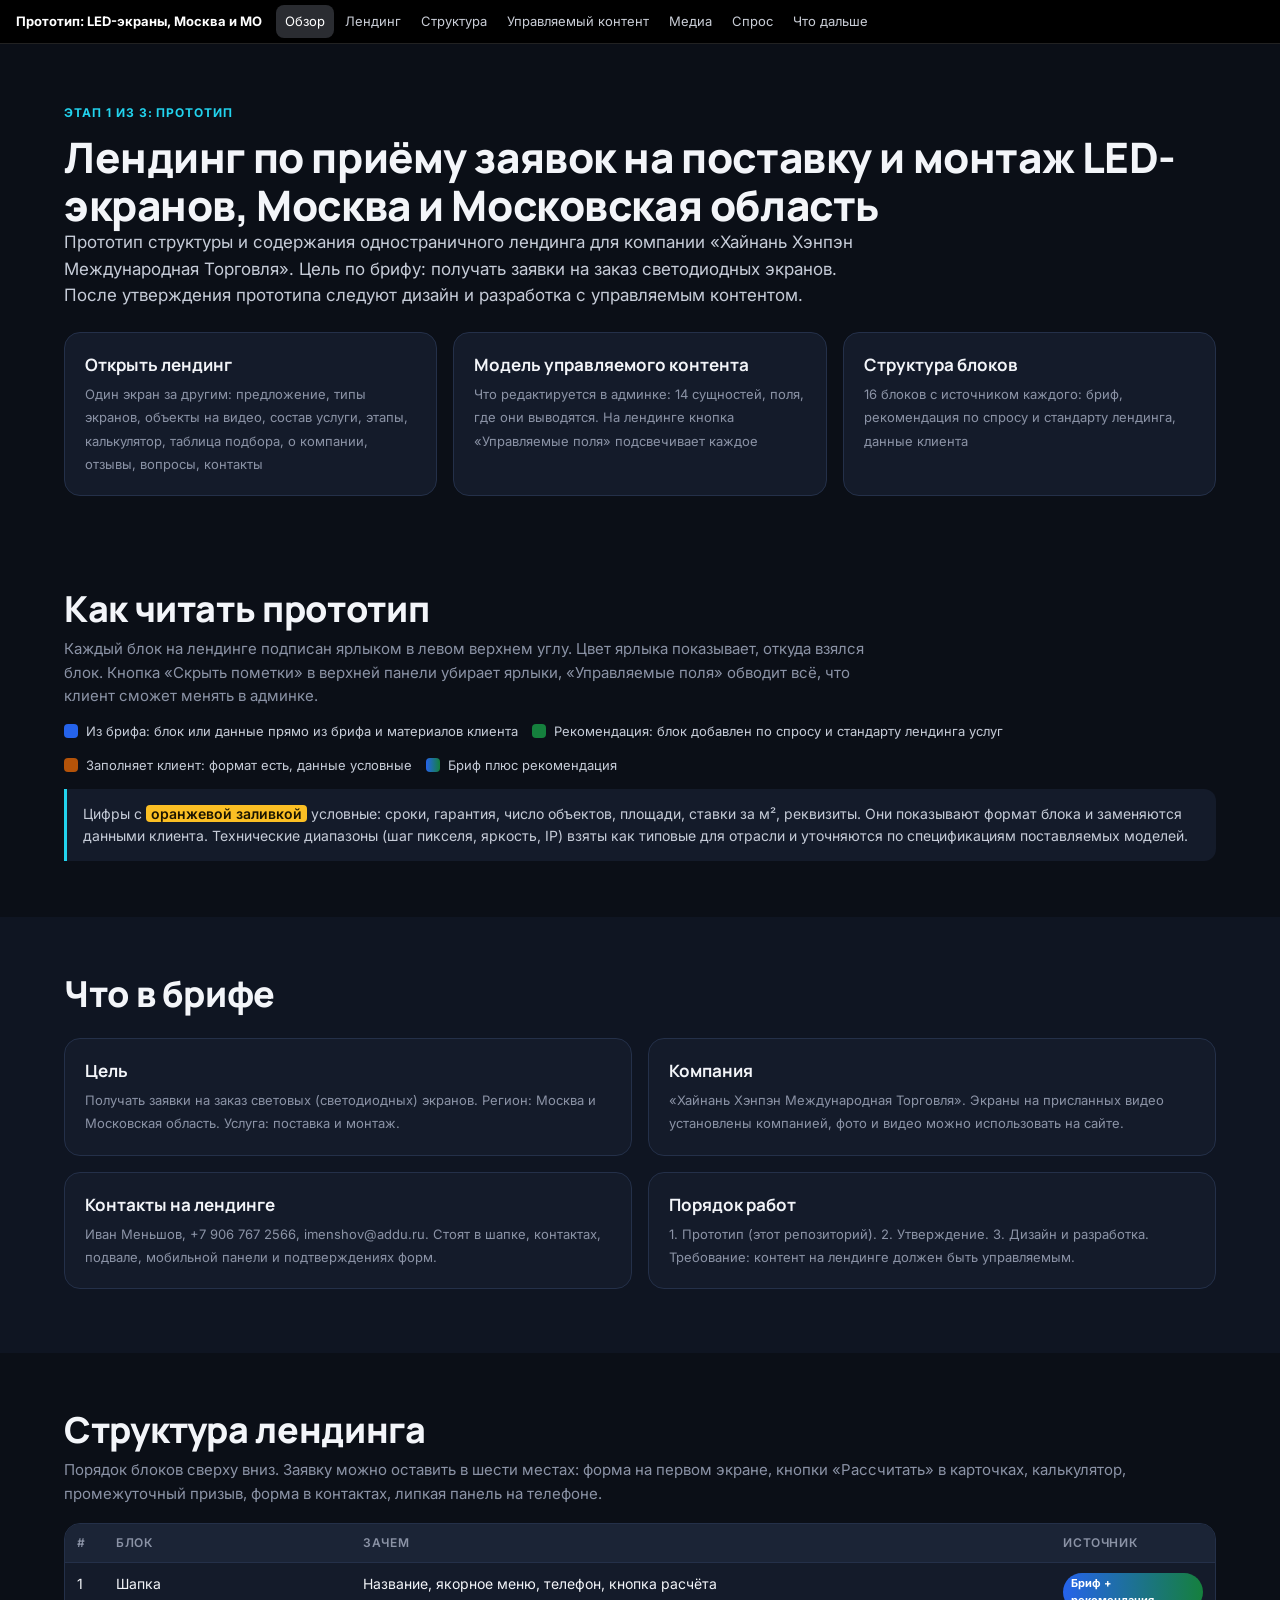
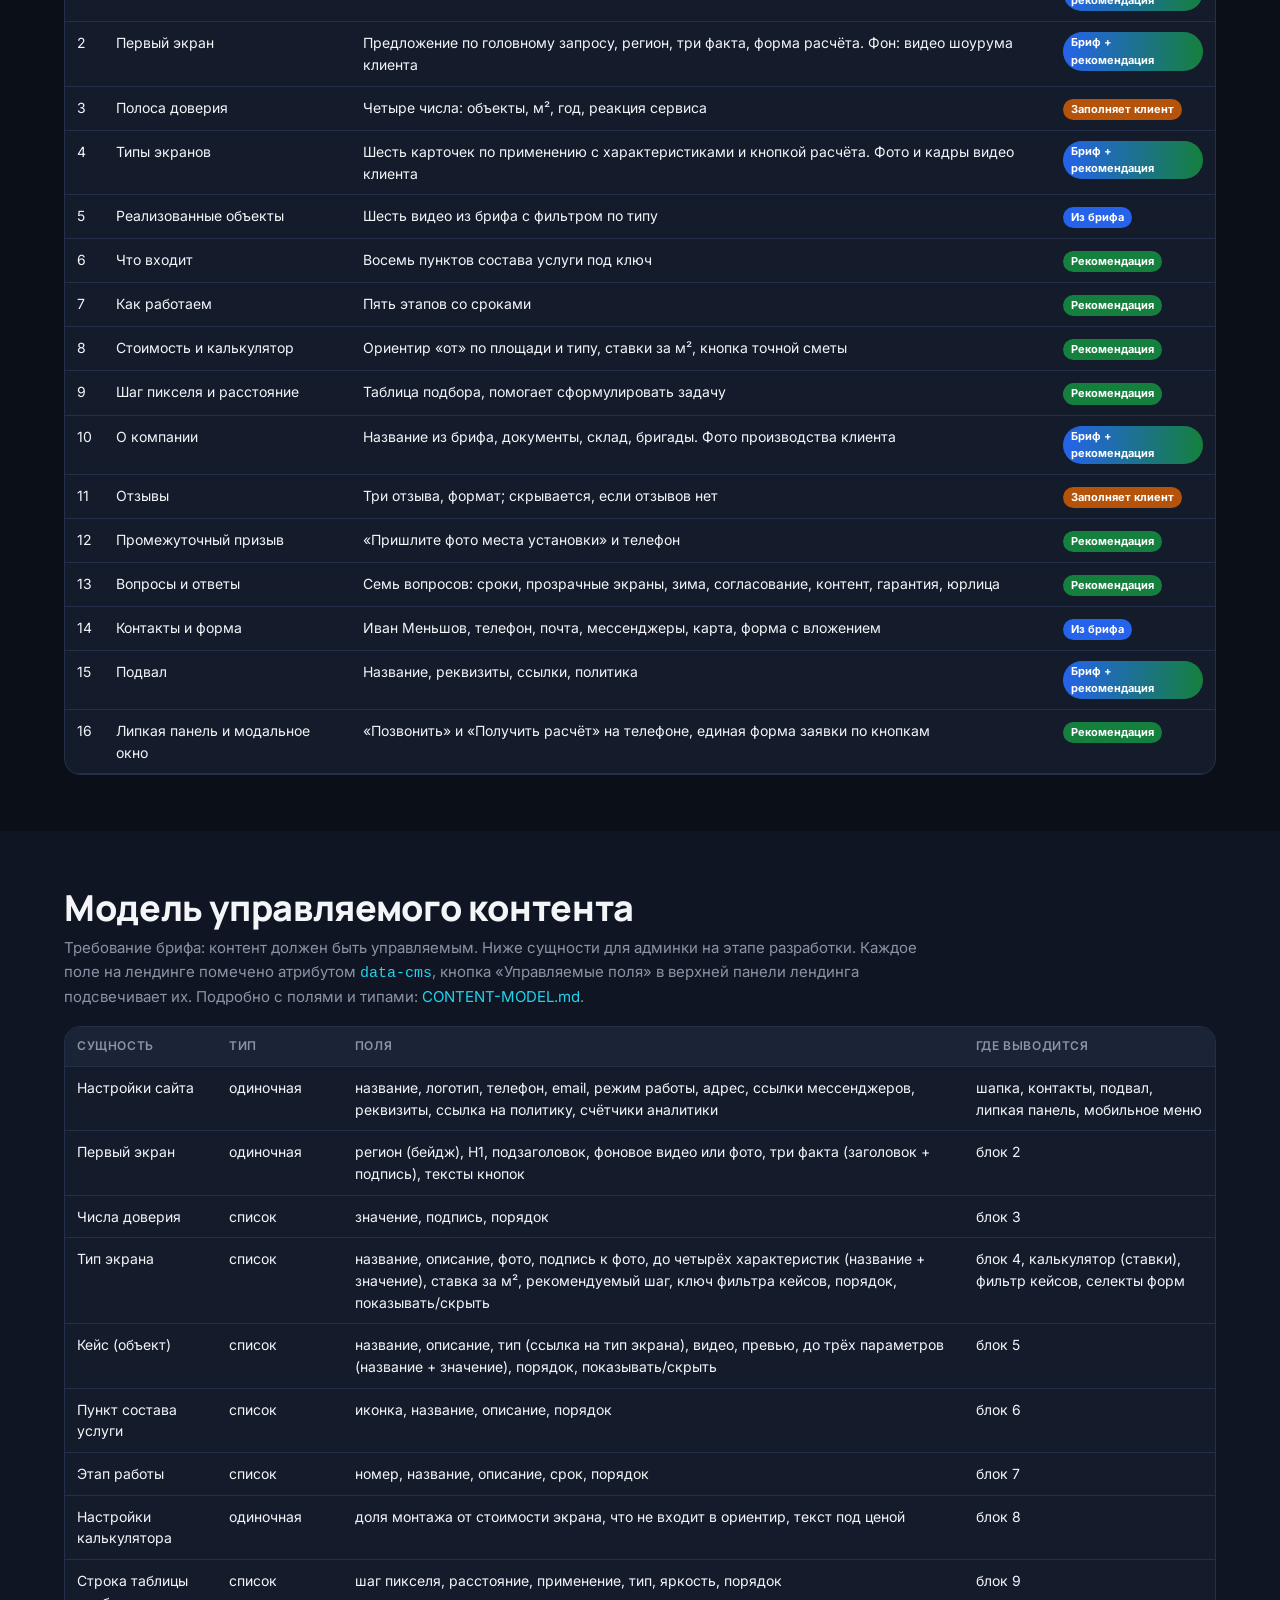
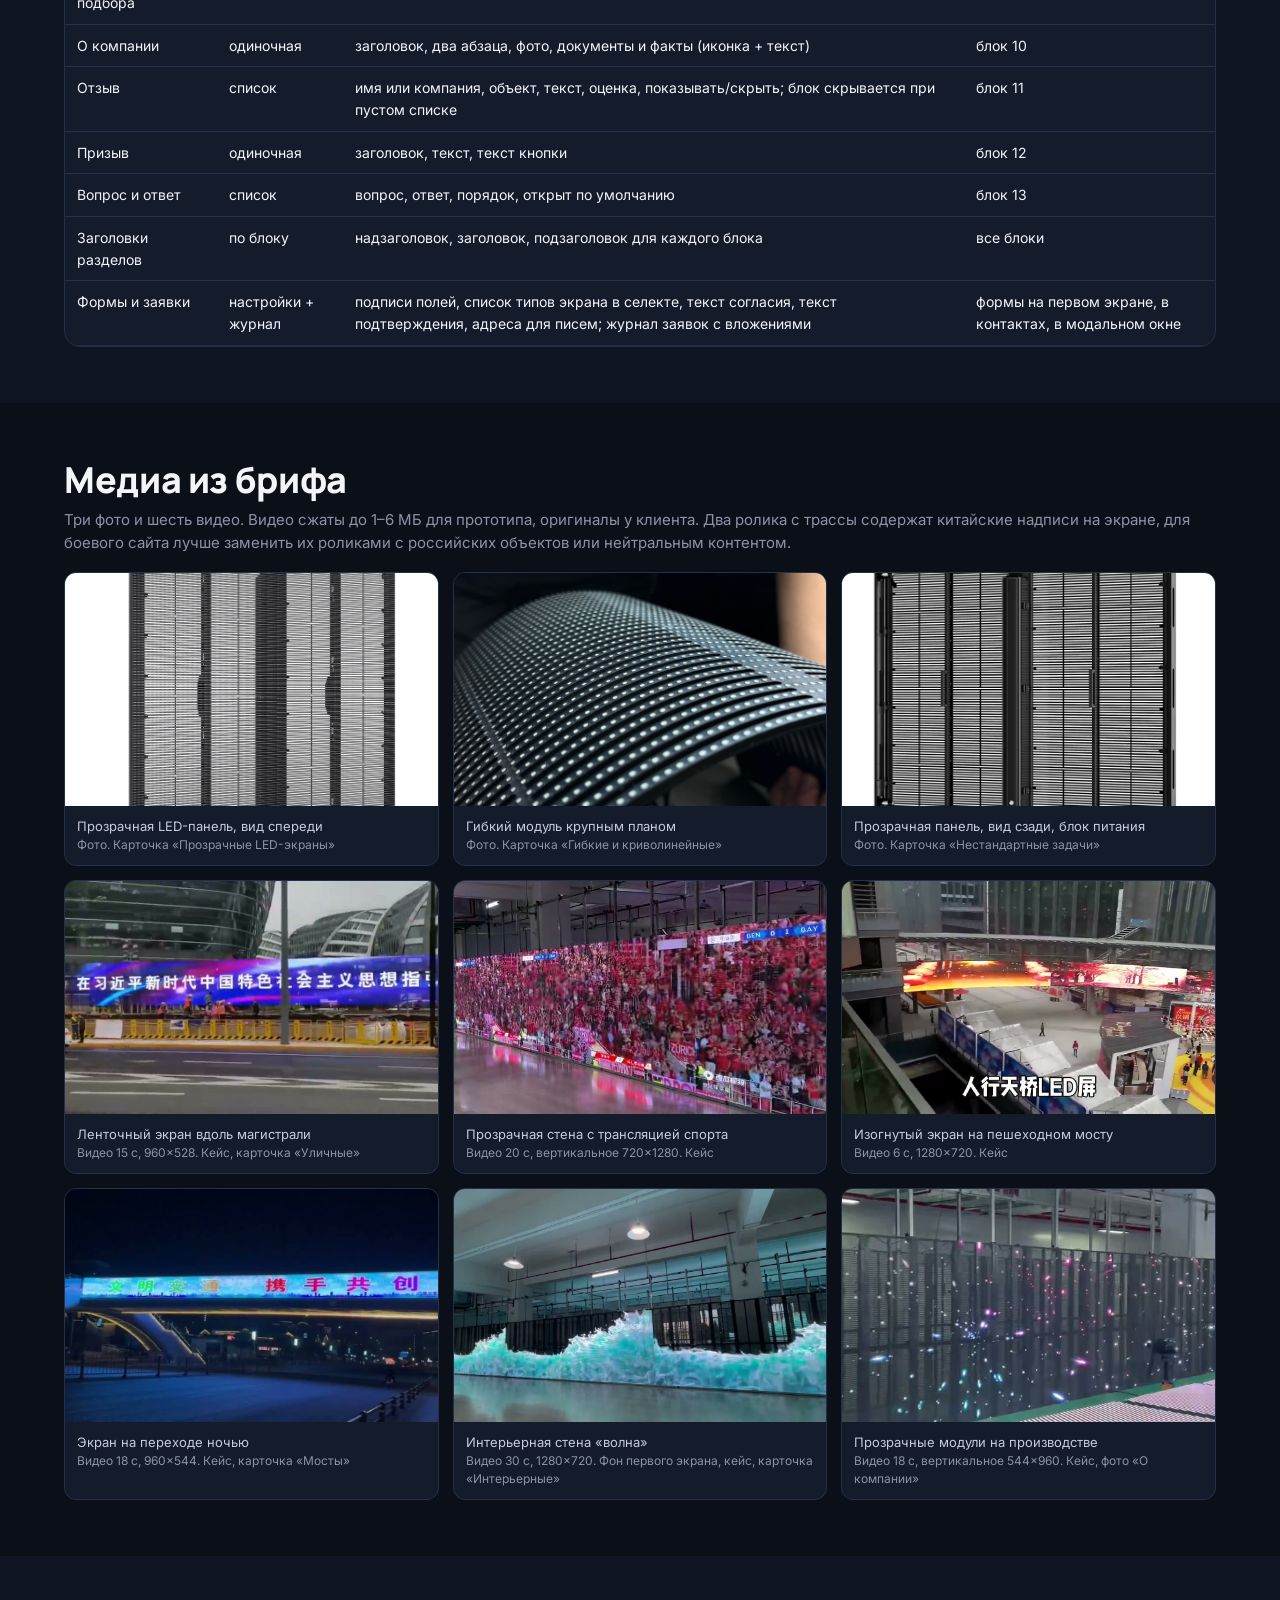
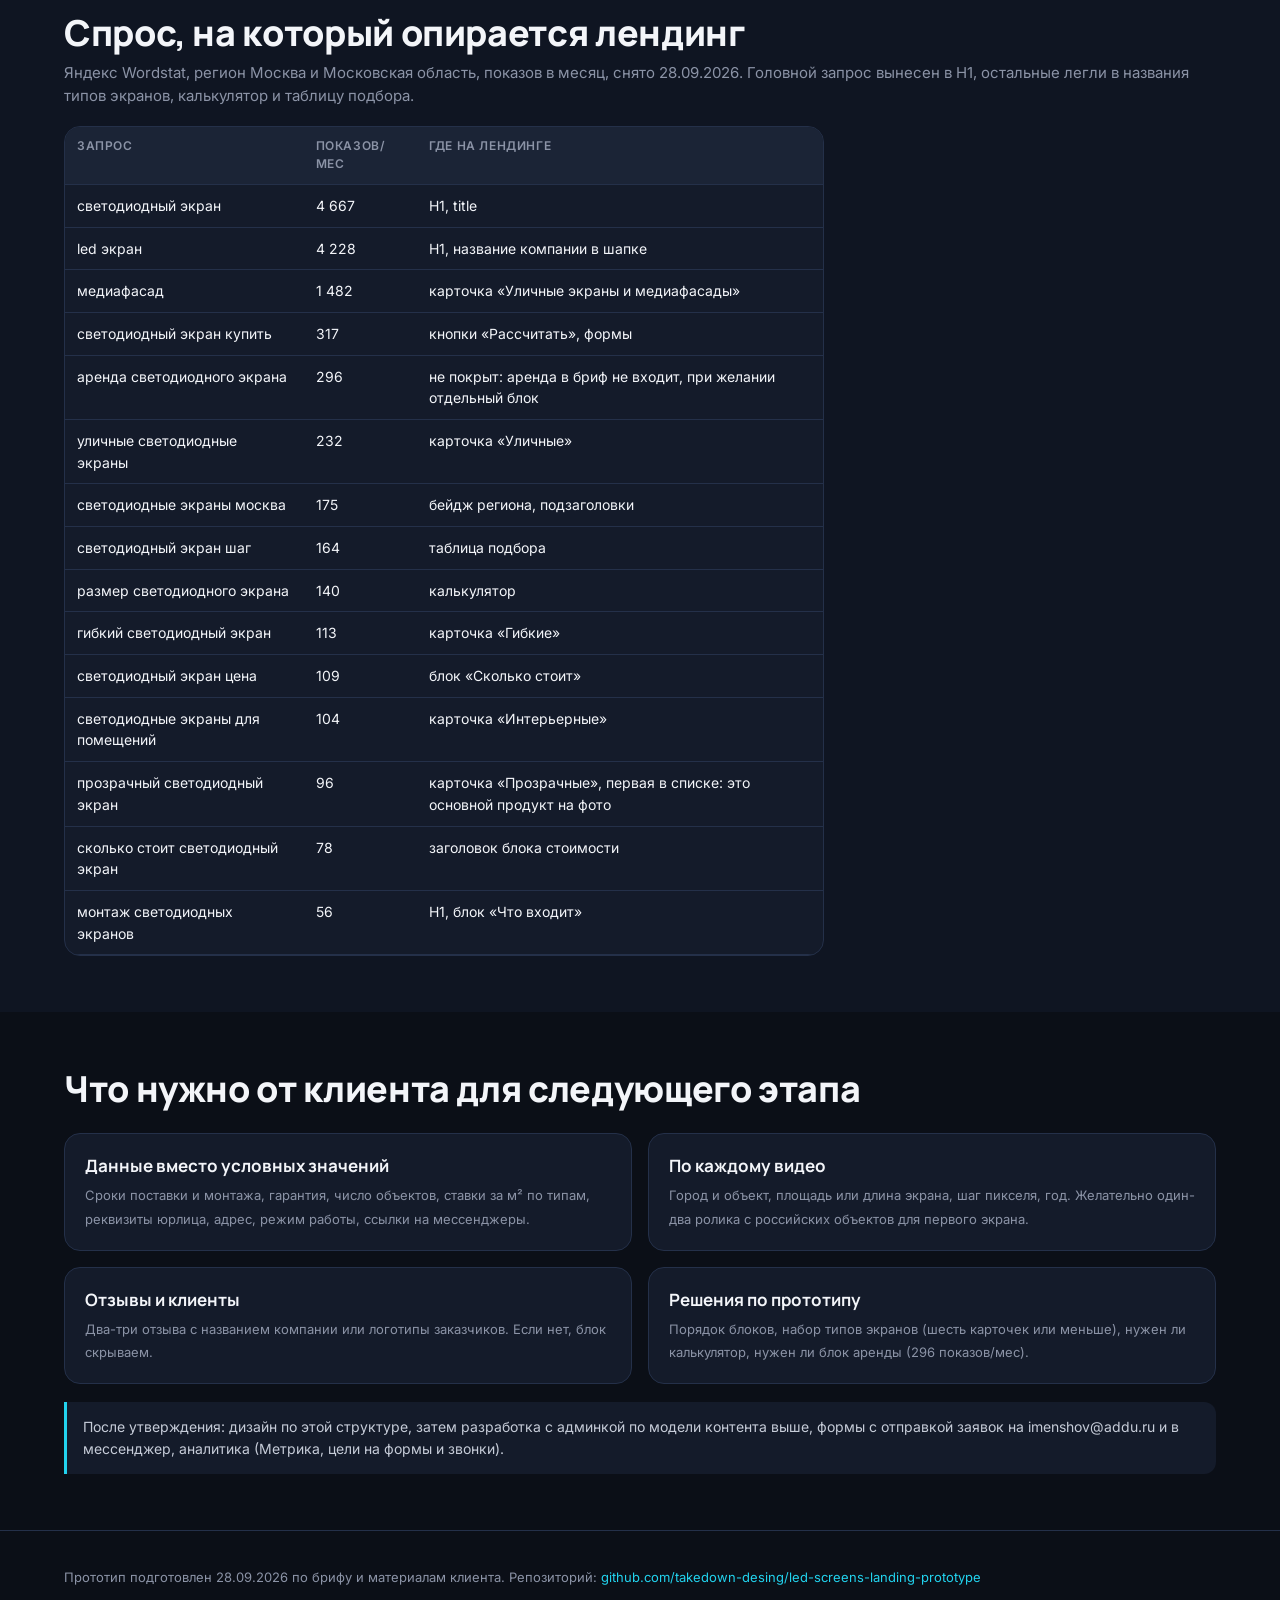
==== index.html @ 36272c41 "Прототип лендинга LED-экранов: обзор, лендинг, модель контента, медиа из брифа Co-Authored-By: Claud" ====
<!DOCTYPE html>
<html lang="ru">
<head>
<meta charset="utf-8">
<meta name="viewport" content="width=device-width, initial-scale=1">
<title>Прототип лендинга: LED-экраны, поставка и монтаж, Москва и МО. Обзор</title>
<meta name="description" content="Обзор прототипа лендинга по приёму заявок на поставку и монтаж светодиодных экранов: ссылка на лендинг, легенда пометок, бриф, структура блоков, модель управляемого контента, медиа, спрос.">
<link rel="preconnect" href="https://fonts.googleapis.com">
<link rel="preconnect" href="https://fonts.gstatic.com" crossorigin>
<link href="https://fonts.googleapis.com/css2?family=Inter:wght@400;500;600;700&family=Manrope:wght@500;700;800&display=swap" rel="stylesheet">
<link rel="icon" href="data:image/svg+xml,%3Csvg xmlns=%27http://www.w3.org/2000/svg%27 viewBox=%270 0 32 32%27%3E%3Crect width=%2732%27 height=%2732%27 rx=%277%27 fill=%27%2322D3EE%27/%3E%3Ctext x=%2716%27 y=%2722%27 font-size=%2714%27 font-family=%27Arial%27 font-weight=%27700%27 fill=%27%2304141A%27 text-anchor=%27middle%27%3ELED%3C/text%3E%3C/svg%3E">
<link rel="stylesheet" href="assets/styles.css?v=1">
</head>
<body class="hide-tags">

<div class="proto-bar">
  <span class="pb-title">Прототип: LED-экраны, Москва и МО</span>
  <nav>
    <a href="index.html" class="active">Обзор</a>
    <a href="landing.html">Лендинг</a>
    <a href="#structure">Структура</a><a href="#cms">Управляемый контент</a><a href="#media">Медиа</a><a href="#demand">Спрос</a><a href="#next">Что дальше</a>
  </nav>
</div>

<section class="ov-hero">
  <div class="container">
    <span class="eyebrow">Этап 1 из 3: прототип</span>
    <h1>Лендинг по приёму заявок на поставку и монтаж LED-экранов, Москва и Московская область</h1>
    <p class="lead">Прототип структуры и содержания одностраничного лендинга для компании «Хайнань Хэнпэн Международная Торговля». Цель по брифу: получать заявки на заказ светодиодных экранов. После утверждения прототипа следуют дизайн и разработка с управляемым контентом.</p>
    <div class="ov-links">
      <a class="ov-link" href="landing.html"><b>Открыть лендинг</b><span>Один экран за другим: предложение, типы экранов, объекты на видео, состав услуги, этапы, калькулятор, таблица подбора, о компании, отзывы, вопросы, контакты</span></a>
      <a class="ov-link" href="#cms"><b>Модель управляемого контента</b><span>Что редактируется в админке: 14 сущностей, поля, где они выводятся. На лендинге кнопка «Управляемые поля» подсвечивает каждое</span></a>
      <a class="ov-link" href="#structure"><b>Структура блоков</b><span>16 блоков с источником каждого: бриф, рекомендация по спросу и стандарту лендинга, данные клиента</span></a>
    </div>
  </div>
</section>

<section class="section" id="legend">
  <div class="container">
    <h2>Как читать прототип</h2>
    <p class="muted" style="max-width:820px;margin-top:8px">Каждый блок на лендинге подписан ярлыком в левом верхнем углу. Цвет ярлыка показывает, откуда взялся блок. Кнопка «Скрыть пометки» в верхней панели убирает ярлыки, «Управляемые поля» обводит всё, что клиент сможет менять в админке.</p>
    <div class="legend">
      <span><i style="background:#2563EB"></i>Из брифа: блок или данные прямо из брифа и материалов клиента</span>
      <span><i style="background:#15803D"></i>Рекомендация: блок добавлен по спросу и стандарту лендинга услуг</span>
      <span><i style="background:#B45309"></i>Заполняет клиент: формат есть, данные условные</span>
      <span><i style="background:linear-gradient(90deg,#2563EB,#15803D)"></i>Бриф плюс рекомендация</span>
    </div>
    <div class="ov-note">Цифры с <span class="fill">оранжевой заливкой</span> условные: сроки, гарантия, число объектов, площади, ставки за м², реквизиты. Они показывают формат блока и заменяются данными клиента. Технические диапазоны (шаг пикселя, яркость, IP) взяты как типовые для отрасли и уточняются по спецификациям поставляемых моделей.</div>
  </div>
</section>

<section class="section alt" id="brief">
  <div class="container">
    <h2>Что в брифе</h2>
    <div class="ov-links" style="grid-template-columns:1fr 1fr">
      <div class="ov-link"><b>Цель</b><span>Получать заявки на заказ световых (светодиодных) экранов. Регион: Москва и Московская область. Услуга: поставка и монтаж.</span></div>
      <div class="ov-link"><b>Компания</b><span>«Хайнань Хэнпэн Международная Торговля». Экраны на присланных видео установлены компанией, фото и видео можно использовать на сайте.</span></div>
      <div class="ov-link"><b>Контакты на лендинге</b><span>Иван Меньшов, +7 906 767 2566, imenshov@addu.ru. Стоят в шапке, контактах, подвале, мобильной панели и подтверждениях форм.</span></div>
      <div class="ov-link"><b>Порядок работ</b><span>1. Прототип (этот репозиторий). 2. Утверждение. 3. Дизайн и разработка. Требование: контент на лендинге должен быть управляемым.</span></div>
    </div>
  </div>
</section>

<section class="section" id="structure">
  <div class="container">
    <h2>Структура лендинга</h2>
    <p class="muted" style="margin-top:8px">Порядок блоков сверху вниз. Заявку можно оставить в шести местах: форма на первом экране, кнопки «Рассчитать» в карточках, калькулятор, промежуточный призыв, форма в контактах, липкая панель на телефоне.</p>
    <div class="tbl-wrap" style="margin-top:18px">
      <table class="ov-tbl">
        <thead><tr><th>#</th><th>Блок</th><th>Зачем</th><th>Источник</th></tr></thead>
        <tbody>
          <tr><td>1</td><td><a href="landing.html#top">Шапка</a></td><td>Название, якорное меню, телефон, кнопка расчёта</td><td><span class="tag-pill mix">Бриф + рекомендация</span></td></tr>
          <tr><td>2</td><td><a href="landing.html#top">Первый экран</a></td><td>Предложение по головному запросу, регион, три факта, форма расчёта. Фон: видео шоурума клиента</td><td><span class="tag-pill mix">Бриф + рекомендация</span></td></tr>
          <tr><td>3</td><td><a href="landing.html#trust">Полоса доверия</a></td><td>Четыре числа: объекты, м², год, реакция сервиса</td><td><span class="tag-pill client">Заполняет клиент</span></td></tr>
          <tr><td>4</td><td><a href="landing.html#screens">Типы экранов</a></td><td>Шесть карточек по применению с характеристиками и кнопкой расчёта. Фото и кадры видео клиента</td><td><span class="tag-pill mix">Бриф + рекомендация</span></td></tr>
          <tr><td>5</td><td><a href="landing.html#cases">Реализованные объекты</a></td><td>Шесть видео из брифа с фильтром по типу</td><td><span class="tag-pill brief">Из брифа</span></td></tr>
          <tr><td>6</td><td><a href="landing.html#included">Что входит</a></td><td>Восемь пунктов состава услуги под ключ</td><td><span class="tag-pill res">Рекомендация</span></td></tr>
          <tr><td>7</td><td><a href="landing.html#process">Как работаем</a></td><td>Пять этапов со сроками</td><td><span class="tag-pill res">Рекомендация</span></td></tr>
          <tr><td>8</td><td><a href="landing.html#calc">Стоимость и калькулятор</a></td><td>Ориентир «от» по площади и типу, ставки за м², кнопка точной сметы</td><td><span class="tag-pill res">Рекомендация</span></td></tr>
          <tr><td>9</td><td><a href="landing.html#specs">Шаг пикселя и расстояние</a></td><td>Таблица подбора, помогает сформулировать задачу</td><td><span class="tag-pill res">Рекомендация</span></td></tr>
          <tr><td>10</td><td><a href="landing.html#about">О компании</a></td><td>Название из брифа, документы, склад, бригады. Фото производства клиента</td><td><span class="tag-pill mix">Бриф + рекомендация</span></td></tr>
          <tr><td>11</td><td><a href="landing.html#reviews">Отзывы</a></td><td>Три отзыва, формат; скрывается, если отзывов нет</td><td><span class="tag-pill client">Заполняет клиент</span></td></tr>
          <tr><td>12</td><td><a href="landing.html#faq">Промежуточный призыв</a></td><td>«Пришлите фото места установки» и телефон</td><td><span class="tag-pill res">Рекомендация</span></td></tr>
          <tr><td>13</td><td><a href="landing.html#faq">Вопросы и ответы</a></td><td>Семь вопросов: сроки, прозрачные экраны, зима, согласование, контент, гарантия, юрлица</td><td><span class="tag-pill res">Рекомендация</span></td></tr>
          <tr><td>14</td><td><a href="landing.html#contacts">Контакты и форма</a></td><td>Иван Меньшов, телефон, почта, мессенджеры, карта, форма с вложением</td><td><span class="tag-pill brief">Из брифа</span></td></tr>
          <tr><td>15</td><td><a href="landing.html#contacts">Подвал</a></td><td>Название, реквизиты, ссылки, политика</td><td><span class="tag-pill mix">Бриф + рекомендация</span></td></tr>
          <tr><td>16</td><td>Липкая панель и модальное окно</td><td>«Позвонить» и «Получить расчёт» на телефоне, единая форма заявки по кнопкам</td><td><span class="tag-pill res">Рекомендация</span></td></tr>
        </tbody>
      </table>
    </div>
  </div>
</section>

<section class="section alt" id="cms">
  <div class="container">
    <h2>Модель управляемого контента</h2>
    <p class="muted" style="margin-top:8px;max-width:860px">Требование брифа: контент должен быть управляемым. Ниже сущности для админки на этапе разработки. Каждое поле на лендинге помечено атрибутом <code style="color:#22D3EE">data-cms</code>, кнопка «Управляемые поля» в верхней панели лендинга подсвечивает их. Подробно с полями и типами: <a href="CONTENT-MODEL.md" style="color:#22D3EE">CONTENT-MODEL.md</a>.</p>
    <div class="tbl-wrap" style="margin-top:18px">
      <table class="ov-tbl">
        <thead><tr><th>Сущность</th><th>Тип</th><th>Поля</th><th>Где выводится</th></tr></thead>
        <tbody>
          <tr><td>Настройки сайта</td><td>одиночная</td><td>название, логотип, телефон, email, режим работы, адрес, ссылки мессенджеров, реквизиты, ссылка на политику, счётчики аналитики</td><td>шапка, контакты, подвал, липкая панель, мобильное меню</td></tr>
          <tr><td>Первый экран</td><td>одиночная</td><td>регион (бейдж), H1, подзаголовок, фоновое видео или фото, три факта (заголовок + подпись), тексты кнопок</td><td>блок 2</td></tr>
          <tr><td>Числа доверия</td><td>список</td><td>значение, подпись, порядок</td><td>блок 3</td></tr>
          <tr><td>Тип экрана</td><td>список</td><td>название, описание, фото, подпись к фото, до четырёх характеристик (название + значение), ставка за м², рекомендуемый шаг, ключ фильтра кейсов, порядок, показывать/скрыть</td><td>блок 4, калькулятор (ставки), фильтр кейсов, селекты форм</td></tr>
          <tr><td>Кейс (объект)</td><td>список</td><td>название, описание, тип (ссылка на тип экрана), видео, превью, до трёх параметров (название + значение), порядок, показывать/скрыть</td><td>блок 5</td></tr>
          <tr><td>Пункт состава услуги</td><td>список</td><td>иконка, название, описание, порядок</td><td>блок 6</td></tr>
          <tr><td>Этап работы</td><td>список</td><td>номер, название, описание, срок, порядок</td><td>блок 7</td></tr>
          <tr><td>Настройки калькулятора</td><td>одиночная</td><td>доля монтажа от стоимости экрана, что не входит в ориентир, текст под ценой</td><td>блок 8</td></tr>
          <tr><td>Строка таблицы подбора</td><td>список</td><td>шаг пикселя, расстояние, применение, тип, яркость, порядок</td><td>блок 9</td></tr>
          <tr><td>О компании</td><td>одиночная</td><td>заголовок, два абзаца, фото, документы и факты (иконка + текст)</td><td>блок 10</td></tr>
          <tr><td>Отзыв</td><td>список</td><td>имя или компания, объект, текст, оценка, показывать/скрыть; блок скрывается при пустом списке</td><td>блок 11</td></tr>
          <tr><td>Призыв</td><td>одиночная</td><td>заголовок, текст, текст кнопки</td><td>блок 12</td></tr>
          <tr><td>Вопрос и ответ</td><td>список</td><td>вопрос, ответ, порядок, открыт по умолчанию</td><td>блок 13</td></tr>
          <tr><td>Заголовки разделов</td><td>по блоку</td><td>надзаголовок, заголовок, подзаголовок для каждого блока</td><td>все блоки</td></tr>
          <tr><td>Формы и заявки</td><td>настройки + журнал</td><td>подписи полей, список типов экрана в селекте, текст согласия, текст подтверждения, адреса для писем; журнал заявок с вложениями</td><td>формы на первом экране, в контактах, в модальном окне</td></tr>
        </tbody>
      </table>
    </div>
  </div>
</section>

<section class="section" id="media">
  <div class="container">
    <h2>Медиа из брифа</h2>
    <p class="muted" style="margin-top:8px">Три фото и шесть видео. Видео сжаты до 1–6 МБ для прототипа, оригиналы у клиента. Два ролика с трассы содержат китайские надписи на экране, для боевого сайта лучше заменить их роликами с российских объектов или нейтральным контентом.</p>
    <div class="media-grid" style="margin-top:18px">
      <figure><img src="assets/img/product-transparent-panel-front.jpg" alt=""><figcaption>Прозрачная LED-панель, вид спереди<small>Фото. Карточка «Прозрачные LED-экраны»</small></figcaption></figure>
      <figure><img src="assets/img/product-flexible-module-closeup.jpg" alt=""><figcaption>Гибкий модуль крупным планом<small>Фото. Карточка «Гибкие и криволинейные»</small></figcaption></figure>
      <figure><img src="assets/img/product-transparent-panel-rear.jpg" alt=""><figcaption>Прозрачная панель, вид сзади, блок питания<small>Фото. Карточка «Нестандартные задачи»</small></figcaption></figure>
      <figure><img src="assets/video/case-facade-highway.jpg" alt=""><figcaption>Ленточный экран вдоль магистрали<small>Видео 15 с, 960×528. Кейс, карточка «Уличные»</small></figcaption></figure>
      <figure><img src="assets/video/case-showroom-transparent-wall.jpg" alt=""><figcaption>Прозрачная стена с трансляцией спорта<small>Видео 20 с, вертикальное 720×1280. Кейс</small></figcaption></figure>
      <figure><img src="assets/video/case-pedestrian-bridge-day.jpg" alt=""><figcaption>Изогнутый экран на пешеходном мосту<small>Видео 6 с, 1280×720. Кейс</small></figcaption></figure>
      <figure><img src="assets/video/case-pedestrian-bridge-night.jpg" alt=""><figcaption>Экран на переходе ночью<small>Видео 18 с, 960×544. Кейс, карточка «Мосты»</small></figcaption></figure>
      <figure><img src="assets/video/case-showroom-wave.jpg" alt=""><figcaption>Интерьерная стена «волна»<small>Видео 30 с, 1280×720. Фон первого экрана, кейс, карточка «Интерьерные»</small></figcaption></figure>
      <figure><img src="assets/video/case-factory-transparent-modules.jpg" alt=""><figcaption>Прозрачные модули на производстве<small>Видео 18 с, вертикальное 544×960. Кейс, фото «О компании»</small></figcaption></figure>
    </div>
  </div>
</section>

<section class="section alt" id="demand">
  <div class="container">
    <h2>Спрос, на который опирается лендинг</h2>
    <p class="muted" style="margin-top:8px">Яндекс Wordstat, регион Москва и Московская область, показов в месяц, снято 28.09.2026. Головной запрос вынесен в H1, остальные легли в названия типов экранов, калькулятор и таблицу подбора.</p>
    <div class="tbl-wrap" style="margin-top:18px;max-width:760px">
      <table class="ov-tbl">
        <thead><tr><th>Запрос</th><th>Показов/мес</th><th>Где на лендинге</th></tr></thead>
        <tbody>
          <tr><td>светодиодный экран</td><td>4 667</td><td>H1, title</td></tr>
          <tr><td>led экран</td><td>4 228</td><td>H1, название компании в шапке</td></tr>
          <tr><td>медиафасад</td><td>1 482</td><td>карточка «Уличные экраны и медиафасады»</td></tr>
          <tr><td>светодиодный экран купить</td><td>317</td><td>кнопки «Рассчитать», формы</td></tr>
          <tr><td>аренда светодиодного экрана</td><td>296</td><td>не покрыт: аренда в бриф не входит, при желании отдельный блок</td></tr>
          <tr><td>уличные светодиодные экраны</td><td>232</td><td>карточка «Уличные»</td></tr>
          <tr><td>светодиодные экраны москва</td><td>175</td><td>бейдж региона, подзаголовки</td></tr>
          <tr><td>светодиодный экран шаг</td><td>164</td><td>таблица подбора</td></tr>
          <tr><td>размер светодиодного экрана</td><td>140</td><td>калькулятор</td></tr>
          <tr><td>гибкий светодиодный экран</td><td>113</td><td>карточка «Гибкие»</td></tr>
          <tr><td>светодиодный экран цена</td><td>109</td><td>блок «Сколько стоит»</td></tr>
          <tr><td>светодиодные экраны для помещений</td><td>104</td><td>карточка «Интерьерные»</td></tr>
          <tr><td>прозрачный светодиодный экран</td><td>96</td><td>карточка «Прозрачные», первая в списке: это основной продукт на фото</td></tr>
          <tr><td>сколько стоит светодиодный экран</td><td>78</td><td>заголовок блока стоимости</td></tr>
          <tr><td>монтаж светодиодных экранов</td><td>56</td><td>H1, блок «Что входит»</td></tr>
        </tbody>
      </table>
    </div>
  </div>
</section>

<section class="section" id="next">
  <div class="container">
    <h2>Что нужно от клиента для следующего этапа</h2>
    <div class="ov-links" style="grid-template-columns:1fr 1fr">
      <div class="ov-link"><b>Данные вместо условных значений</b><span>Сроки поставки и монтажа, гарантия, число объектов, ставки за м² по типам, реквизиты юрлица, адрес, режим работы, ссылки на мессенджеры.</span></div>
      <div class="ov-link"><b>По каждому видео</b><span>Город и объект, площадь или длина экрана, шаг пикселя, год. Желательно один-два ролика с российских объектов для первого экрана.</span></div>
      <div class="ov-link"><b>Отзывы и клиенты</b><span>Два-три отзыва с названием компании или логотипы заказчиков. Если нет, блок скрываем.</span></div>
      <div class="ov-link"><b>Решения по прототипу</b><span>Порядок блоков, набор типов экранов (шесть карточек или меньше), нужен ли калькулятор, нужен ли блок аренды (296 показов/мес).</span></div>
    </div>
    <div class="ov-note" style="margin-top:18px">После утверждения: дизайн по этой структуре, затем разработка с админкой по модели контента выше, формы с отправкой заявок на imenshov@addu.ru и в мессенджер, аналитика (Метрика, цели на формы и звонки).</div>
  </div>
</section>

<footer class="footer" style="padding-bottom:36px">
  <div class="container" style="grid-template-columns:1fr">
    <div>Прототип подготовлен 28.09.2026 по брифу и материалам клиента. Репозиторий: <a href="https://github.com/takedown-desing/led-screens-landing-prototype" style="display:inline;color:#22D3EE">github.com/takedown-desing/led-screens-landing-prototype</a></div>
  </div>
</footer>

<script src="assets/app.js?v=1"></script>
</body>
</html>
---- assets/styles.css ----
/* Прототип лендинга «LED-экраны: поставка и монтаж, Москва и МО».
   Направление: тёмный технологичный фон под светящиеся экраны, холодный циановый акцент на действиях,
   светлые карточки контента. Это прототип структуры, не финальный дизайн. */

:root{
  --bg:#0B0F17;
  --bg-2:#0F1522;
  --surface:#141B2A;
  --surface-2:#1B2436;
  --ink:#F3F5F9;
  --ink-2:#C6CCD8;
  --muted:#8B93A6;
  --line:#243049;
  --line-2:#33405C;
  --brand:#22D3EE;
  --brand-dark:#06B6D4;
  --brand-soft:rgba(34,211,238,.12);
  --blue:#3B82F6;
  --ok:#34D399;
  --warn:#FBBF24;
  --warn-soft:rgba(251,191,36,.16);
  --tag-brief:#2563EB;
  --tag-res:#15803D;
  --tag-client:#B45309;
  --cms:#22D3EE;
  --radius:16px;
  --radius-s:10px;
  --shadow:0 1px 2px rgba(0,0,0,.3),0 12px 32px rgba(0,0,0,.35);
  --container:1200px;
  --font-h:"Manrope",system-ui,-apple-system,"Segoe UI",Roboto,sans-serif;
  --font-b:"Inter",system-ui,-apple-system,"Segoe UI",Roboto,sans-serif;
}

*{box-sizing:border-box}
html{scroll-behavior:smooth;-webkit-text-size-adjust:100%}
body{margin:0;background:var(--bg);color:var(--ink);font:15px/1.55 var(--font-b);padding-top:44px}
img,video{max-width:100%;display:block}
a{color:inherit;text-decoration:none}
button{font:inherit;cursor:pointer}
input,select,textarea{font:inherit}
h1,h2,h3,h4{font-family:var(--font-h);margin:0;line-height:1.15;letter-spacing:-.01em}
h1{font-size:clamp(30px,4vw,50px);font-weight:800}
h2{font-size:clamp(24px,2.8vw,36px);font-weight:800}
h3{font-size:19px;font-weight:700}
h4{font-size:16px;font-weight:700}
p{margin:0 0 12px}
ul{margin:0}
.muted{color:var(--muted)}
.small{font-size:13px}
.container{max-width:var(--container);margin:0 auto;padding:0 24px}
.section{padding:56px 0}
.section.alt{background:var(--bg-2)}
.section-head{display:flex;justify-content:space-between;align-items:flex-end;gap:24px;margin-bottom:28px}
.section-head p{max-width:720px;color:var(--ink-2);margin:8px 0 0}
.eyebrow{display:inline-block;font-size:12px;font-weight:700;letter-spacing:.08em;text-transform:uppercase;color:var(--brand);margin-bottom:10px}
.fill{color:#1A1400!important;background:var(--warn);border-radius:4px;padding:0 5px;font-weight:600;font-size:inherit!important}
.grid>*{min-width:0}

/* ---------- Панель прототипа ---------- */
.proto-bar{position:fixed;top:0;left:0;right:0;height:44px;background:#000;color:#fff;z-index:1000;display:flex;align-items:center;gap:14px;padding:0 16px;font-size:13px;border-bottom:1px solid #222}
.proto-bar .pb-title{font-weight:700;white-space:nowrap}
.proto-bar nav{display:flex;gap:2px;overflow:auto;scrollbar-width:none;min-width:0}
.proto-bar nav::-webkit-scrollbar{display:none}
.proto-bar nav a{padding:6px 9px;border-radius:8px;color:#C9CDD6;white-space:nowrap}
.proto-bar nav a.active,.proto-bar nav a:hover{background:#2A2C31;color:#fff}
.proto-bar .pb-legend{display:flex;gap:10px;margin-left:auto;align-items:center;flex:none}
.proto-bar .pb-legend span{display:inline-flex;align-items:center;gap:6px;color:#C9CDD6;white-space:nowrap}
.proto-bar .pb-legend i{width:10px;height:10px;border-radius:3px;display:inline-block}
.proto-bar .pb-toggle{background:#2A2C31;color:#fff;border:0;border-radius:8px;padding:6px 10px;white-space:nowrap}
.proto-bar .pb-toggle.on{background:var(--brand);color:#04141A}
@media (max-width:1180px){.proto-bar .pb-legend span{display:none}}
@media (max-width:720px){.proto-bar{gap:8px;padding:0 10px}.proto-bar .pb-title{display:none}.proto-bar nav{flex:1}.proto-bar nav a{padding:6px 8px;font-size:12px}.proto-bar .pb-toggle{font-size:12px;padding:6px 8px}}

/* ---------- Ярлыки блоков ---------- */
.blk{position:relative}
.blk::before{content:attr(data-label);position:absolute;top:10px;left:10px;z-index:20;font:600 11px/1.3 var(--font-b);letter-spacing:.02em;color:#fff;padding:6px 9px;border-radius:6px;box-shadow:0 2px 6px rgba(0,0,0,.4);pointer-events:none;white-space:normal;max-width:min(760px,calc(100% - 20px))}
.blk[data-tag="brief"]::before{background:var(--tag-brief)}
.blk[data-tag="res"]::before{background:var(--tag-res)}
.blk[data-tag="client"]::before{background:var(--tag-client)}
.blk[data-tag="mix"]::before{background:linear-gradient(90deg,var(--tag-brief) 0 50%,var(--tag-res) 50% 100%)}
.hide-tags .blk::before{display:none}
.blk-pad{padding-top:40px}
.hide-tags .blk-pad{padding-top:0}
.section.blk{padding-top:80px}
.hide-tags .section.blk{padding-top:56px}
.header.blk::before{top:calc(100% + 6px)}
.hero.blk::before{top:50px}
.hero.blk .container{padding-top:104px}
.hide-tags .hero.blk .container{padding-top:72px}
.trust.blk .container{padding-top:52px}
.hide-tags .trust.blk .container{padding-top:24px}
.cta-band.blk .container{padding-top:62px}
.hide-tags .cta-band.blk .container{padding-top:36px}
.footer.blk{padding-top:64px}
.hide-tags .footer.blk{padding-top:36px}
@media (max-width:820px){.header.blk::before{display:none}.hero.blk::before{top:10px}.hero.blk .container{padding-top:80px}.hide-tags .hero.blk .container{padding-top:48px}}

/* ---------- Управляемые поля (подсветка) ---------- */
.show-cms [data-cms]{outline:2px dashed var(--cms);outline-offset:3px;position:relative}
.show-cms [data-cms]::after{content:attr(data-cms);position:absolute;right:-2px;top:-20px;font:600 10px/1 var(--font-b);color:#04141A;background:var(--cms);padding:4px 6px;border-radius:4px;white-space:nowrap;z-index:21;pointer-events:none}
.show-cms .blk[data-cms]::after{top:auto;bottom:10px;right:10px;font-size:11px;padding:6px 8px}

/* ---------- Кнопки ---------- */
.btn{display:inline-flex;align-items:center;justify-content:center;gap:8px;border-radius:var(--radius-s);padding:12px 18px;font-weight:600;border:1px solid transparent;line-height:1.2;transition:.15s;white-space:normal;text-align:center;min-width:0}
.btn-primary{background:var(--brand);color:#04141A}
.btn-primary:hover{background:var(--brand-dark)}
.btn-outline{background:transparent;border-color:var(--line-2);color:var(--ink)}
.btn-outline:hover{border-color:var(--brand);color:var(--brand)}
.btn-ghost{background:transparent;color:var(--ink-2)}
.btn-ghost:hover{background:var(--surface-2)}
.btn-lg{padding:15px 26px;font-size:16px}
.btn-sm{padding:9px 14px;font-size:14px}
.btn-block{width:100%}
.btn svg{width:18px;height:18px;flex:none}

/* ---------- Шапка ---------- */
.header{position:sticky;top:44px;z-index:900;background:rgba(11,15,23,.92);backdrop-filter:blur(10px);border-bottom:1px solid var(--line)}
.header .container{display:flex;align-items:center;gap:22px;height:72px}
.logo{display:flex;align-items:center;gap:12px;flex:none}
.logo .mark{width:40px;height:40px;border-radius:10px;background:linear-gradient(135deg,var(--brand),var(--blue));display:grid;place-items:center;color:#04141A;font:800 16px var(--font-h)}
.logo b{display:block;font:800 17px/1.1 var(--font-h);letter-spacing:.02em}
.logo span{display:block;font-size:12px;color:var(--muted);line-height:1.2}
.hdr-nav{display:flex;gap:4px;margin-left:8px}
.hdr-nav a{padding:8px 11px;border-radius:8px;color:var(--ink-2);font-size:14px;white-space:nowrap}
.hdr-nav a:hover{background:var(--surface-2);color:#fff}
.hdr-contacts{margin-left:auto;display:flex;align-items:center;gap:16px}
.hdr-contacts .phone{font:700 16px var(--font-h);white-space:nowrap}
.hdr-contacts .phone small{display:block;font:400 12px var(--font-b);color:var(--muted)}
.burger{display:none;background:transparent;border:1px solid var(--line-2);border-radius:8px;width:42px;height:42px;color:#fff;place-items:center}
.burger svg{width:22px;height:22px}
@media (max-width:1100px){.hdr-nav{display:none}}
@media (max-width:820px){.hdr-contacts .phone,.hdr-contacts .btn{display:none}.burger{display:grid}.header .container{height:62px}}

/* Мобильное меню */
.drawer{position:fixed;inset:0;background:rgba(0,0,0,.6);z-index:950;display:none}
.drawer.open{display:block}
.drawer .panel{position:absolute;top:0;right:0;bottom:0;width:min(360px,88vw);background:var(--surface);padding:24px;overflow:auto;box-shadow:var(--shadow)}
.drawer .close{position:absolute;top:14px;right:14px;background:transparent;border:0;color:#fff;font-size:22px}
.drawer h4{margin:18px 0 8px;color:var(--muted);font-size:12px;text-transform:uppercase;letter-spacing:.08em}
.drawer a{display:block;padding:9px 0;border-bottom:1px solid var(--line);font-size:15px}

/* ---------- Первый экран ---------- */
.hero{position:relative;overflow:hidden;background:#05080E}
.hero .bg{position:absolute;inset:0;z-index:0}
.hero .bg video,.hero .bg img{width:100%;height:100%;object-fit:cover;opacity:.55}
.hero .bg::after{content:"";position:absolute;inset:0;background:linear-gradient(90deg,rgba(5,8,14,.96) 0%,rgba(5,8,14,.86) 45%,rgba(5,8,14,.45) 100%)}
.hero .container{position:relative;z-index:1;display:grid;grid-template-columns:1.15fr .85fr;gap:48px;align-items:center;padding-top:72px;padding-bottom:72px}
.hero .geo{display:inline-flex;align-items:center;gap:8px;font-size:13px;color:var(--brand);background:var(--brand-soft);border:1px solid rgba(34,211,238,.3);padding:6px 12px;border-radius:99px;margin-bottom:18px}
.hero .geo svg{width:16px;height:16px}
.hero h1{margin-bottom:16px}
.hero .lead{font-size:17px;color:var(--ink-2);max-width:600px;margin-bottom:24px}
.bullets{display:grid;grid-template-columns:repeat(3,1fr);gap:14px;margin-bottom:26px}
.bullet{background:rgba(20,27,42,.75);border:1px solid var(--line);border-radius:12px;padding:14px}
.bullet b{display:block;font:700 16px var(--font-h);margin-bottom:4px}
.bullet>span{font-size:13px;color:var(--muted)}
.cta-row{display:flex;gap:12px;align-items:center;flex-wrap:wrap}
.cta-row .note{font-size:13px;color:var(--muted);max-width:280px}
@media (max-width:980px){.hero .container{grid-template-columns:1fr;gap:28px;padding-top:48px;padding-bottom:48px}.bullets{grid-template-columns:1fr}.hero .bg::after{background:linear-gradient(180deg,rgba(5,8,14,.94),rgba(5,8,14,.8))}}

/* Формы */
.card-form{background:var(--surface);border:1px solid var(--line);border-radius:var(--radius);padding:24px;box-shadow:var(--shadow)}
.card-form h3{margin-bottom:4px}
.card-form .sub{color:var(--muted);font-size:13px;margin-bottom:16px}
.field{display:block;margin-bottom:12px}
.field>span{display:block;font-size:12px;color:var(--muted);margin-bottom:5px}
.field input,.field select,.field textarea{width:100%;background:var(--bg-2);border:1px solid var(--line-2);border-radius:10px;padding:11px 12px;color:var(--ink);outline:0}
.field input:focus,.field select:focus,.field textarea:focus{border-color:var(--brand)}
.field select{appearance:none;background-image:url("data:image/svg+xml,%3Csvg xmlns='http://www.w3.org/2000/svg' viewBox='0 0 24 24' fill='none' stroke='%238B93A6' stroke-width='2'%3E%3Cpath d='m6 9 6 6 6-6'/%3E%3C/svg%3E");background-repeat:no-repeat;background-position:right 10px center;background-size:18px;padding-right:34px}
.field textarea{min-height:88px;resize:vertical}
.row2{display:grid;grid-template-columns:1fr 1fr;gap:12px}
.row3{display:grid;grid-template-columns:1fr 1fr 1fr;gap:12px}
.consent{display:flex;gap:8px;align-items:flex-start;font-size:12px;color:var(--muted);margin:10px 0 0}
.consent input{margin-top:3px}
.consent a{color:var(--brand)}
.upload{display:flex;align-items:center;gap:10px;border:1px dashed var(--line-2);border-radius:10px;padding:10px 12px;font-size:13px;color:var(--muted);cursor:pointer}
.upload svg{width:18px;height:18px;flex:none;color:var(--brand)}
@media (max-width:560px){.row2,.row3{grid-template-columns:1fr}}

/* ---------- Полоса доверия ---------- */
.trust{background:var(--bg-2);border-top:1px solid var(--line);border-bottom:1px solid var(--line)}
.trust .container{display:grid;grid-template-columns:repeat(4,1fr);gap:24px;padding-top:24px;padding-bottom:24px}
.trust .item b{display:block;font:800 26px var(--font-h);color:var(--brand)}
.trust .item>span{font-size:13px;color:var(--ink-2)}
@media (max-width:900px){.trust .container{grid-template-columns:1fr 1fr}}

/* ---------- Карточки типов экранов ---------- */
.prod-grid{display:grid;grid-template-columns:repeat(3,1fr);gap:20px}
.prod{background:var(--surface);border:1px solid var(--line);border-radius:var(--radius);overflow:hidden;display:flex;flex-direction:column}
.prod .media{aspect-ratio:16/10;background:#000;position:relative}
.prod .media img{width:100%;height:100%;object-fit:cover}
.prod .media .chip{position:absolute;left:12px;bottom:12px;background:rgba(0,0,0,.65);border:1px solid rgba(255,255,255,.2);padding:5px 9px;border-radius:99px;font-size:12px}
.prod .body{padding:18px;display:flex;flex-direction:column;flex:1}
.prod h3{margin-bottom:8px}
.prod p{color:var(--ink-2);font-size:14px}
.prod .specs{list-style:none;padding:0;margin:8px 0 16px;display:grid;gap:6px;font-size:13px}
.prod .specs li{display:flex;justify-content:space-between;gap:10px;border-bottom:1px dashed var(--line);padding-bottom:5px}
.prod .specs li span:first-child{color:var(--muted)}
.prod .actions{margin-top:auto;display:flex;gap:10px;flex-wrap:wrap}
@media (max-width:960px){.prod-grid{grid-template-columns:1fr 1fr}}
@media (max-width:600px){.prod-grid{grid-template-columns:1fr}}

/* ---------- Кейсы (видео) ---------- */
.filters{display:flex;gap:8px;flex-wrap:wrap;margin-bottom:22px}
.filters .tab{border:1px solid var(--line-2);background:transparent;color:var(--ink-2);border-radius:99px;padding:8px 14px;font-size:14px}
.filters .tab.active{background:var(--brand);color:#04141A;border-color:var(--brand)}
.case-grid{display:grid;grid-template-columns:repeat(3,1fr);gap:20px}
.case{background:var(--surface);border:1px solid var(--line);border-radius:var(--radius);overflow:hidden}
.case .media{position:relative;aspect-ratio:16/10;background:#000;cursor:pointer}
.case .media video,.case .media img{width:100%;height:100%;object-fit:cover}
.case .media .play{position:absolute;inset:0;display:grid;place-items:center;pointer-events:none}
.case .media .play i{width:56px;height:56px;border-radius:50%;background:rgba(0,0,0,.55);border:1px solid rgba(255,255,255,.4);display:grid;place-items:center}
.case .media .play svg{width:22px;height:22px;color:#fff;margin-left:3px}
.case .media.playing .play{display:none}
.case .media .dur{position:absolute;right:10px;bottom:10px;background:rgba(0,0,0,.65);padding:3px 7px;border-radius:6px;font-size:12px}
.case .body{padding:16px 18px 18px}
.case .type{font-size:12px;color:var(--brand);font-weight:600;text-transform:uppercase;letter-spacing:.06em;margin-bottom:6px}
.case h3{font-size:17px;margin-bottom:6px}
.case p{font-size:14px;color:var(--ink-2);margin:0 0 10px}
.case .facts{display:flex;gap:14px;flex-wrap:wrap;font-size:13px;color:var(--muted)}
.case .facts b{color:var(--ink)}
.case[hidden]{display:none}
@media (max-width:960px){.case-grid{grid-template-columns:1fr 1fr}}
@media (max-width:600px){.case-grid{grid-template-columns:1fr}}

/* ---------- Что входит / преимущества ---------- */
.feat-grid{display:grid;grid-template-columns:repeat(4,1fr);gap:18px}
.feat{background:var(--surface);border:1px solid var(--line);border-radius:var(--radius);padding:20px}
.feat .ico{width:44px;height:44px;border-radius:12px;background:var(--brand-soft);display:grid;place-items:center;margin-bottom:14px}
.feat .ico svg{width:22px;height:22px;color:var(--brand)}
.feat h3{font-size:17px;margin-bottom:6px}
.feat p{font-size:14px;color:var(--ink-2);margin:0}
@media (max-width:960px){.feat-grid{grid-template-columns:1fr 1fr}}
@media (max-width:560px){.feat-grid{grid-template-columns:1fr}}

/* ---------- Этапы ---------- */
.steps{display:grid;grid-template-columns:repeat(5,1fr);gap:14px;counter-reset:s}
.step{background:var(--surface);border:1px solid var(--line);border-radius:var(--radius);padding:20px 18px;position:relative}
.step .n{width:34px;height:34px;border-radius:50%;background:var(--brand);color:#04141A;font:800 15px var(--font-h);display:grid;place-items:center;margin-bottom:12px}
.step h3{font-size:16px;margin-bottom:6px}
.step p{font-size:13px;color:var(--ink-2);margin:0}
.step .t{display:inline-block;margin-top:10px;font-size:12px;color:var(--muted)}
@media (max-width:1000px){.steps{grid-template-columns:repeat(3,1fr)}}
@media (max-width:640px){.steps{grid-template-columns:1fr}}

/* ---------- Калькулятор ---------- */
.calc{display:grid;grid-template-columns:1fr 1fr;gap:28px;align-items:start}
.calc .card-form{padding:24px}
.calc-out{background:linear-gradient(160deg,var(--surface-2),var(--surface));border:1px solid var(--line-2);border-radius:var(--radius);padding:24px}
.calc-out .big{font:800 clamp(28px,3.4vw,40px) var(--font-h);color:var(--brand);margin:4px 0 10px}
.calc-out .row{display:flex;justify-content:space-between;gap:10px;padding:9px 0;border-bottom:1px dashed var(--line);font-size:14px}
.calc-out .row span:first-child{color:var(--muted)}
.calc-out .note{font-size:12px;color:var(--muted);margin-top:12px}
.price-tbl{width:100%;border-collapse:collapse;font-size:14px;margin-top:8px}
.price-tbl th,.price-tbl td{text-align:left;padding:10px 8px;border-bottom:1px solid var(--line)}
.price-tbl th{color:var(--muted);font-weight:600;font-size:12px;text-transform:uppercase;letter-spacing:.05em}
@media (max-width:900px){.calc{grid-template-columns:1fr}}

/* ---------- Таблица характеристик ---------- */
.tbl-wrap{overflow:auto;border:1px solid var(--line);border-radius:var(--radius);background:var(--surface)}
.spec-tbl{width:100%;border-collapse:collapse;font-size:14px;min-width:720px}
.spec-tbl th,.spec-tbl td{padding:12px 14px;border-bottom:1px solid var(--line);text-align:left;vertical-align:top}
.spec-tbl th{background:var(--surface-2);color:var(--ink-2);font-weight:600;font-size:13px}
.spec-tbl tr:last-child td{border-bottom:0}
.spec-tbl td:first-child{font-weight:600}

/* ---------- О компании ---------- */
.about{display:grid;grid-template-columns:1.1fr .9fr;gap:36px;align-items:center}
.about .photo{border-radius:var(--radius);overflow:hidden;border:1px solid var(--line);aspect-ratio:4/3;background:#000}
.about .photo img{width:100%;height:100%;object-fit:cover}
.about p{color:var(--ink-2)}
.docs{display:grid;grid-template-columns:1fr 1fr;gap:12px;margin-top:18px}
.doc{display:flex;gap:10px;align-items:center;background:var(--surface);border:1px solid var(--line);border-radius:12px;padding:12px 14px;font-size:13px}
.doc svg{width:20px;height:20px;color:var(--brand);flex:none}
@media (max-width:900px){.about{grid-template-columns:1fr}}

/* ---------- Отзывы ---------- */
.rev-grid{display:grid;grid-template-columns:repeat(3,1fr);gap:18px}
.rev{background:var(--surface);border:1px solid var(--line);border-radius:var(--radius);padding:20px}
.rev .who{display:flex;gap:12px;align-items:center;margin-bottom:12px}
.rev .ava{width:42px;height:42px;border-radius:50%;background:var(--surface-2);display:grid;place-items:center;font-weight:700;color:var(--brand)}
.rev .who b{display:block}
.rev .who>div>span{font-size:12px;color:var(--muted)}
.rev p{font-size:14px;color:var(--ink-2);margin:0}
.rev .stars{color:var(--warn);letter-spacing:2px;font-size:13px;margin-bottom:8px}
@media (max-width:900px){.rev-grid{grid-template-columns:1fr}}

/* ---------- FAQ ---------- */
.faq{max-width:860px}
.faq details{background:var(--surface);border:1px solid var(--line);border-radius:12px;margin-bottom:10px;padding:0 18px}
.faq summary{cursor:pointer;padding:16px 0;font:700 16px var(--font-h);list-style:none;display:flex;justify-content:space-between;gap:14px;align-items:center}
.faq summary::-webkit-details-marker{display:none}
.faq summary::after{content:"+";color:var(--brand);font-size:22px;flex:none}
.faq details[open] summary::after{content:"−"}
.faq details p{color:var(--ink-2);padding-bottom:16px;margin:0;font-size:14px}

/* ---------- Контакты ---------- */
.contacts{display:grid;grid-template-columns:1fr 1fr;gap:28px;align-items:start}
.contact-card{background:var(--surface);border:1px solid var(--line);border-radius:var(--radius);padding:24px}
.person{display:flex;gap:16px;align-items:center;margin-bottom:18px}
.person .ava{width:64px;height:64px;border-radius:50%;background:linear-gradient(135deg,var(--brand),var(--blue));display:grid;place-items:center;font:800 22px var(--font-h);color:#04141A}
.person b{display:block;font:700 18px var(--font-h)}
.person span{font-size:13px;color:var(--muted)}
.clist{list-style:none;padding:0;margin:0;display:grid;gap:10px}
.clist li{display:flex;gap:12px;align-items:flex-start;font-size:15px}
.clist svg{width:20px;height:20px;color:var(--brand);flex:none;margin-top:2px}
.clist a:hover{color:var(--brand)}
.clist small{display:block;color:var(--muted);font-size:12px}
.msgs{display:flex;gap:10px;margin-top:16px;flex-wrap:wrap}
.msgs a{display:inline-flex;align-items:center;gap:8px;border:1px solid var(--line-2);border-radius:10px;padding:9px 12px;font-size:14px}
.msgs a:hover{border-color:var(--brand)}
.msgs svg{width:18px;height:18px}
.map{margin-top:18px;border-radius:12px;border:1px solid var(--line);background:repeating-linear-gradient(45deg,var(--surface-2) 0 10px,var(--surface) 10px 20px);aspect-ratio:16/8;display:grid;place-items:center;color:var(--muted);font-size:13px;text-align:center;padding:16px}
@media (max-width:900px){.contacts{grid-template-columns:1fr}}

/* ---------- CTA-полоса ---------- */
.cta-band{background:linear-gradient(120deg,#0E2A38,#0B1A3A);border-top:1px solid var(--line);border-bottom:1px solid var(--line)}
.cta-band .container{display:flex;justify-content:space-between;align-items:center;gap:24px;padding-top:36px;padding-bottom:36px;flex-wrap:wrap}
.cta-band h2{font-size:clamp(20px,2.4vw,28px)}
.cta-band p{color:var(--ink-2);margin:6px 0 0}

/* ---------- Подвал ---------- */
.footer{border-top:1px solid var(--line);padding:36px 0 90px;font-size:13px;color:var(--muted)}
.footer .container{display:grid;grid-template-columns:1.4fr 1fr 1fr;gap:28px}
.footer h4{color:var(--ink);margin-bottom:10px}
.footer a{display:block;padding:3px 0}
.footer a:hover{color:var(--brand)}
.footer .legal{margin-top:20px;font-size:12px;line-height:1.6}
@media (max-width:800px){.footer .container{grid-template-columns:1fr}}

/* ---------- Липкая мобильная панель ---------- */
.sticky-cta{position:fixed;left:0;right:0;bottom:0;z-index:800;background:rgba(11,15,23,.96);border-top:1px solid var(--line);padding:10px 14px;display:none;gap:10px}
.sticky-cta .btn{flex:1}
@media (max-width:820px){.sticky-cta{display:flex}}

/* ---------- Модальное окно ---------- */
.modal{position:fixed;inset:0;background:rgba(0,0,0,.7);z-index:1100;display:none;align-items:center;justify-content:center;padding:16px}
.modal.open{display:flex}
.modal .box{background:var(--surface);border:1px solid var(--line-2);border-radius:var(--radius);width:min(480px,100%);padding:26px;position:relative;max-height:92vh;overflow:auto}
.modal .close{position:absolute;top:12px;right:12px;background:transparent;border:0;color:var(--muted);font-size:22px}
.modal h3{margin-bottom:4px}
.modal .sub{color:var(--muted);font-size:13px;margin-bottom:16px}
.modal .prod-line{display:none;gap:8px;align-items:center;background:var(--brand-soft);border:1px solid rgba(34,211,238,.3);border-radius:10px;padding:8px 12px;font-size:13px;margin-bottom:14px}
.modal .prod-line b{color:var(--brand)}

/* ---------- Обзорная страница ---------- */
.ov-hero{padding:56px 0 28px}
.ov-hero h1{font-size:clamp(28px,3.4vw,42px)}
.ov-hero .lead{color:var(--ink-2);font-size:17px;max-width:820px}
.ov-links{display:grid;grid-template-columns:repeat(3,1fr);gap:16px;margin:24px 0 8px}
.ov-link{background:var(--surface);border:1px solid var(--line);border-radius:var(--radius);padding:20px;display:block}
.ov-link:hover{border-color:var(--brand)}
.ov-link b{display:block;font:700 17px var(--font-h);margin-bottom:6px}
.ov-link span{font-size:13px;color:var(--muted)}
.legend{display:flex;gap:14px;flex-wrap:wrap;margin:14px 0}
.legend span{display:inline-flex;gap:8px;align-items:center;font-size:13px;color:var(--ink-2)}
.legend i{width:14px;height:14px;border-radius:4px;display:inline-block;flex:none}
.ov-tbl{width:100%;border-collapse:collapse;font-size:14px}
.ov-tbl th,.ov-tbl td{text-align:left;padding:10px 12px;border-bottom:1px solid var(--line);vertical-align:top}
.ov-tbl th{color:var(--muted);font-size:12px;text-transform:uppercase;letter-spacing:.05em;font-weight:600;background:var(--surface-2)}
.ov-tbl td code{font-size:12px;background:var(--surface-2);padding:2px 6px;border-radius:4px;color:var(--brand)}
.media-grid{display:grid;grid-template-columns:repeat(3,1fr);gap:14px}
.media-grid figure{margin:0;background:var(--surface);border:1px solid var(--line);border-radius:12px;overflow:hidden}
.media-grid img{aspect-ratio:16/10;object-fit:cover;width:100%}
.media-grid figcaption{padding:10px 12px;font-size:13px;color:var(--ink-2)}
.media-grid figcaption small{display:block;color:var(--muted);font-size:12px}
.tag-pill{display:inline-block;padding:2px 8px;border-radius:99px;font-size:11px;font-weight:700;color:#fff}
.tag-pill.brief{background:var(--tag-brief)}
.tag-pill.res{background:var(--tag-res)}
.tag-pill.client{background:var(--tag-client)}
.tag-pill.mix{background:linear-gradient(90deg,var(--tag-brief),var(--tag-res))}
.ov-note{background:var(--surface);border-left:3px solid var(--brand);padding:14px 16px;border-radius:0 12px 12px 0;color:var(--ink-2);font-size:14px}
.chip-list{display:flex;gap:8px;flex-wrap:wrap}
.chip-list span{background:var(--surface-2);border:1px solid var(--line);border-radius:99px;padding:5px 11px;font-size:13px}
@media (max-width:900px){.ov-links,.media-grid{grid-template-columns:1fr 1fr}}
@media (max-width:600px){.ov-links,.media-grid{grid-template-columns:1fr}}
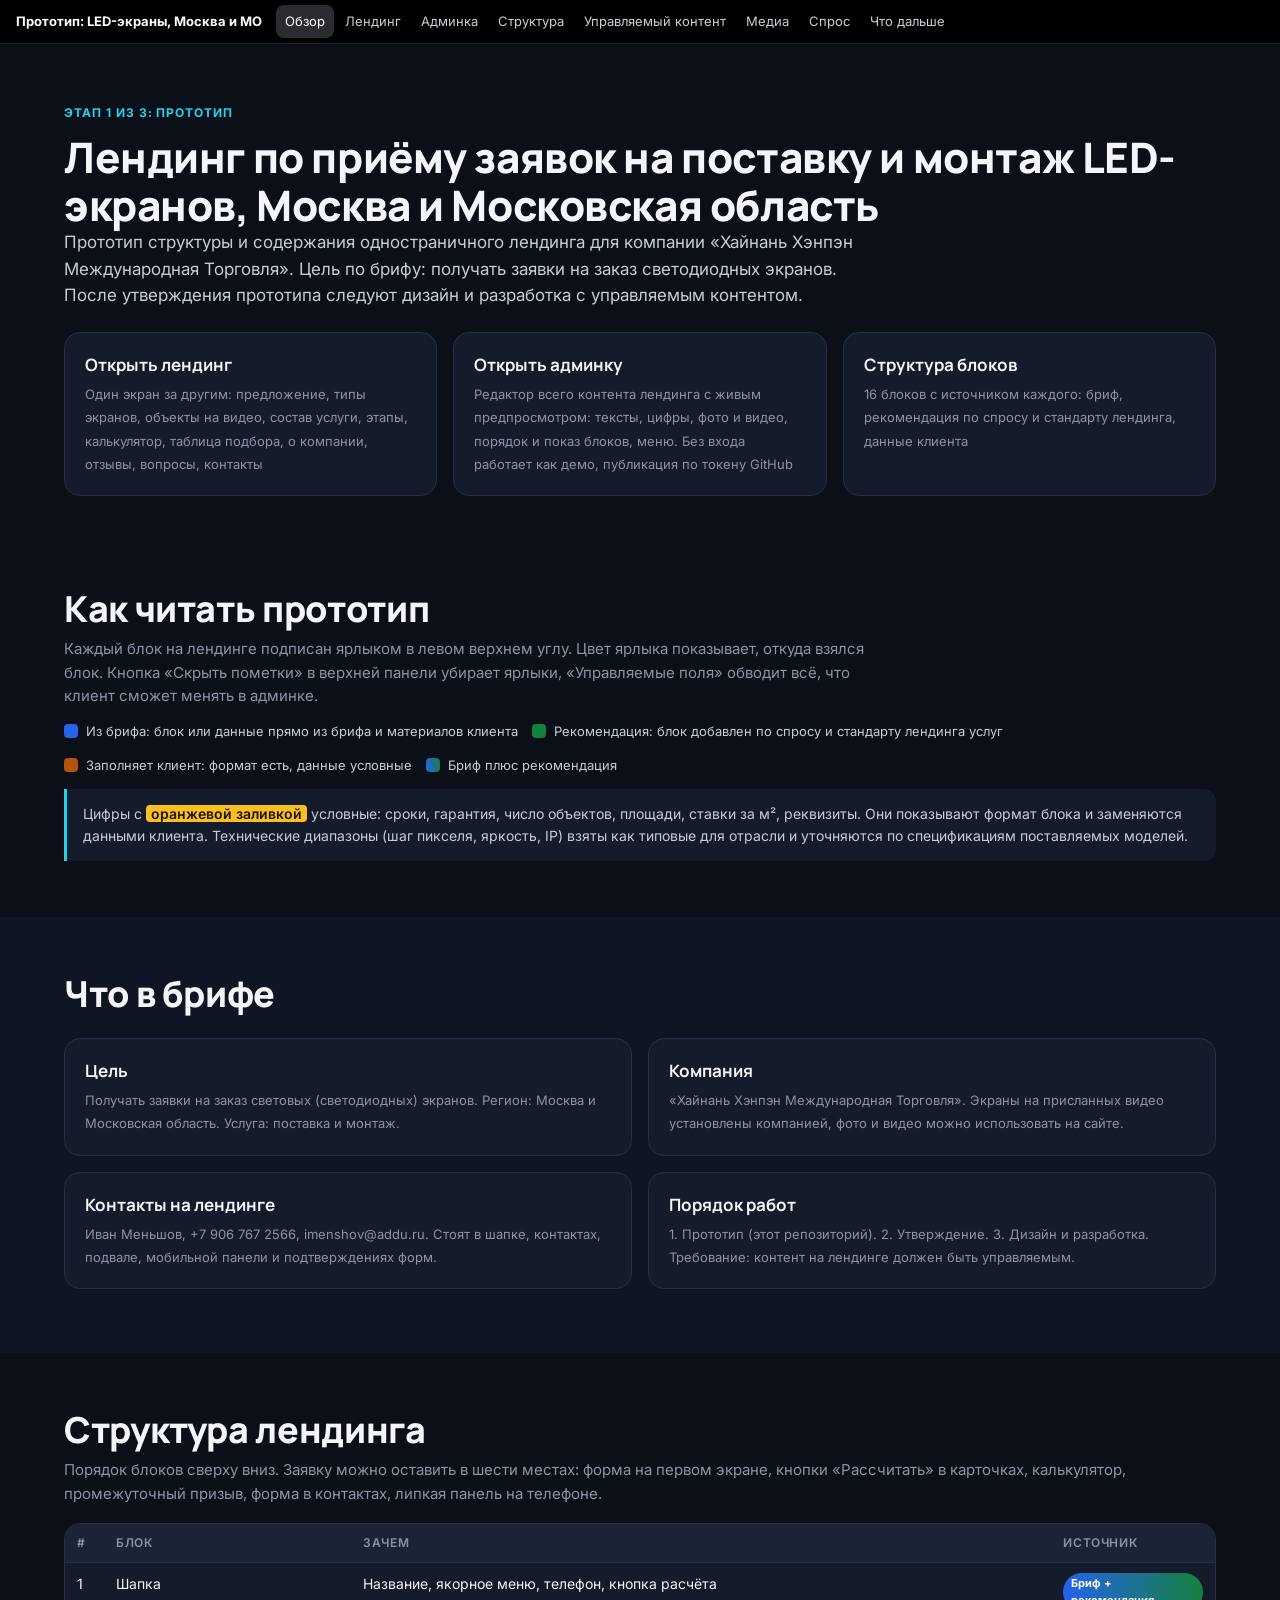
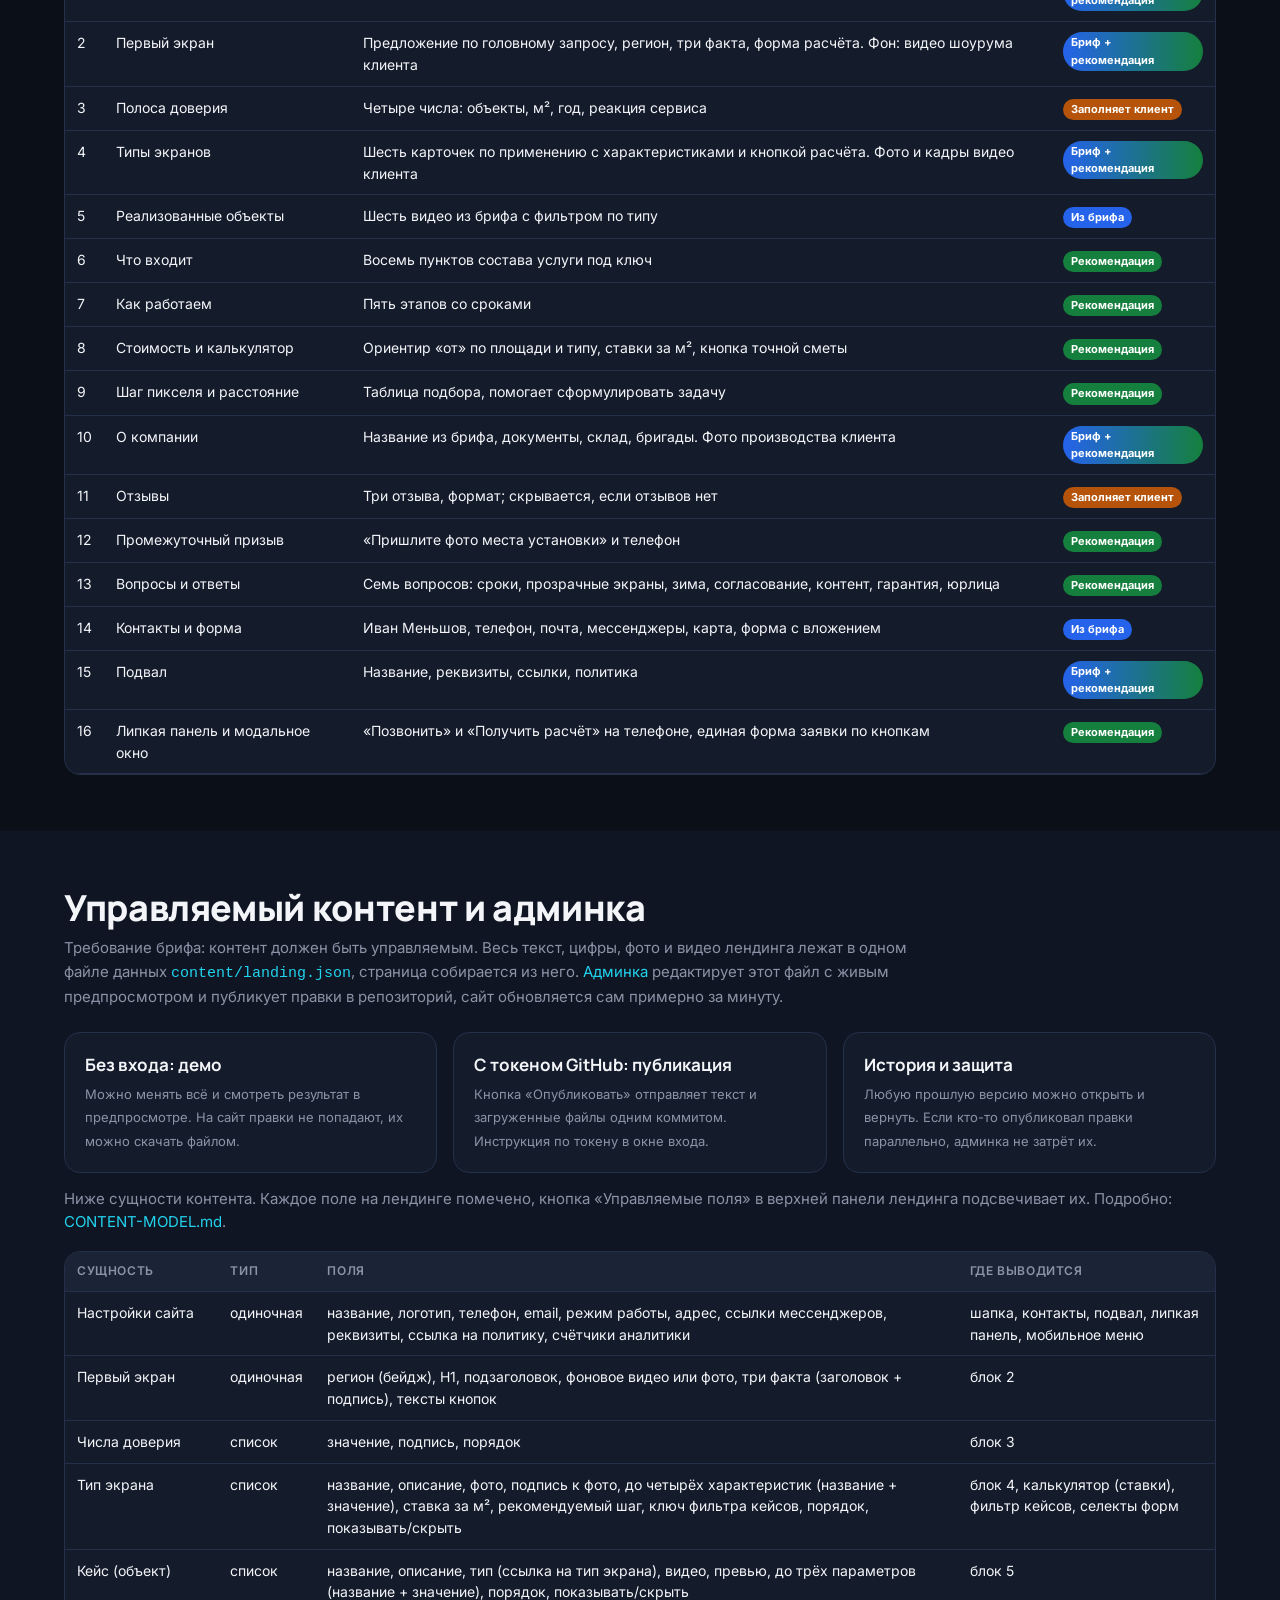
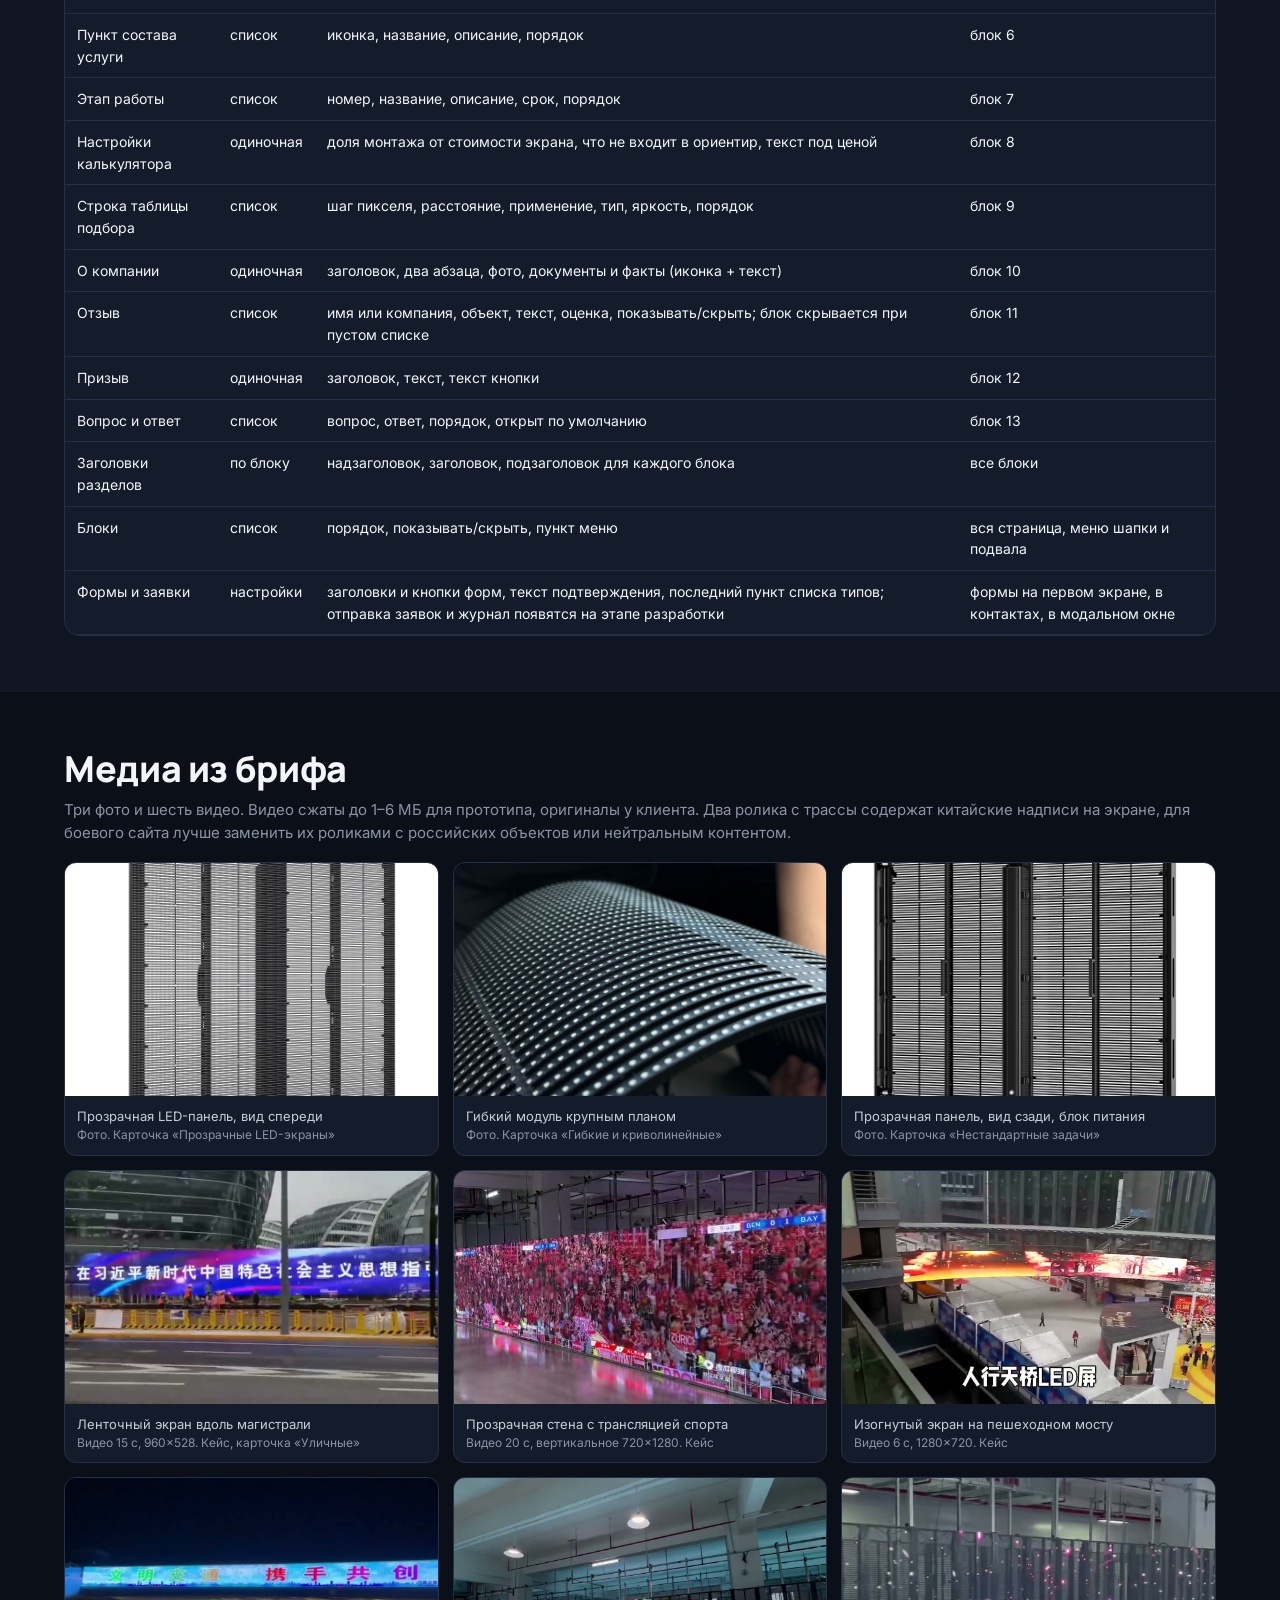
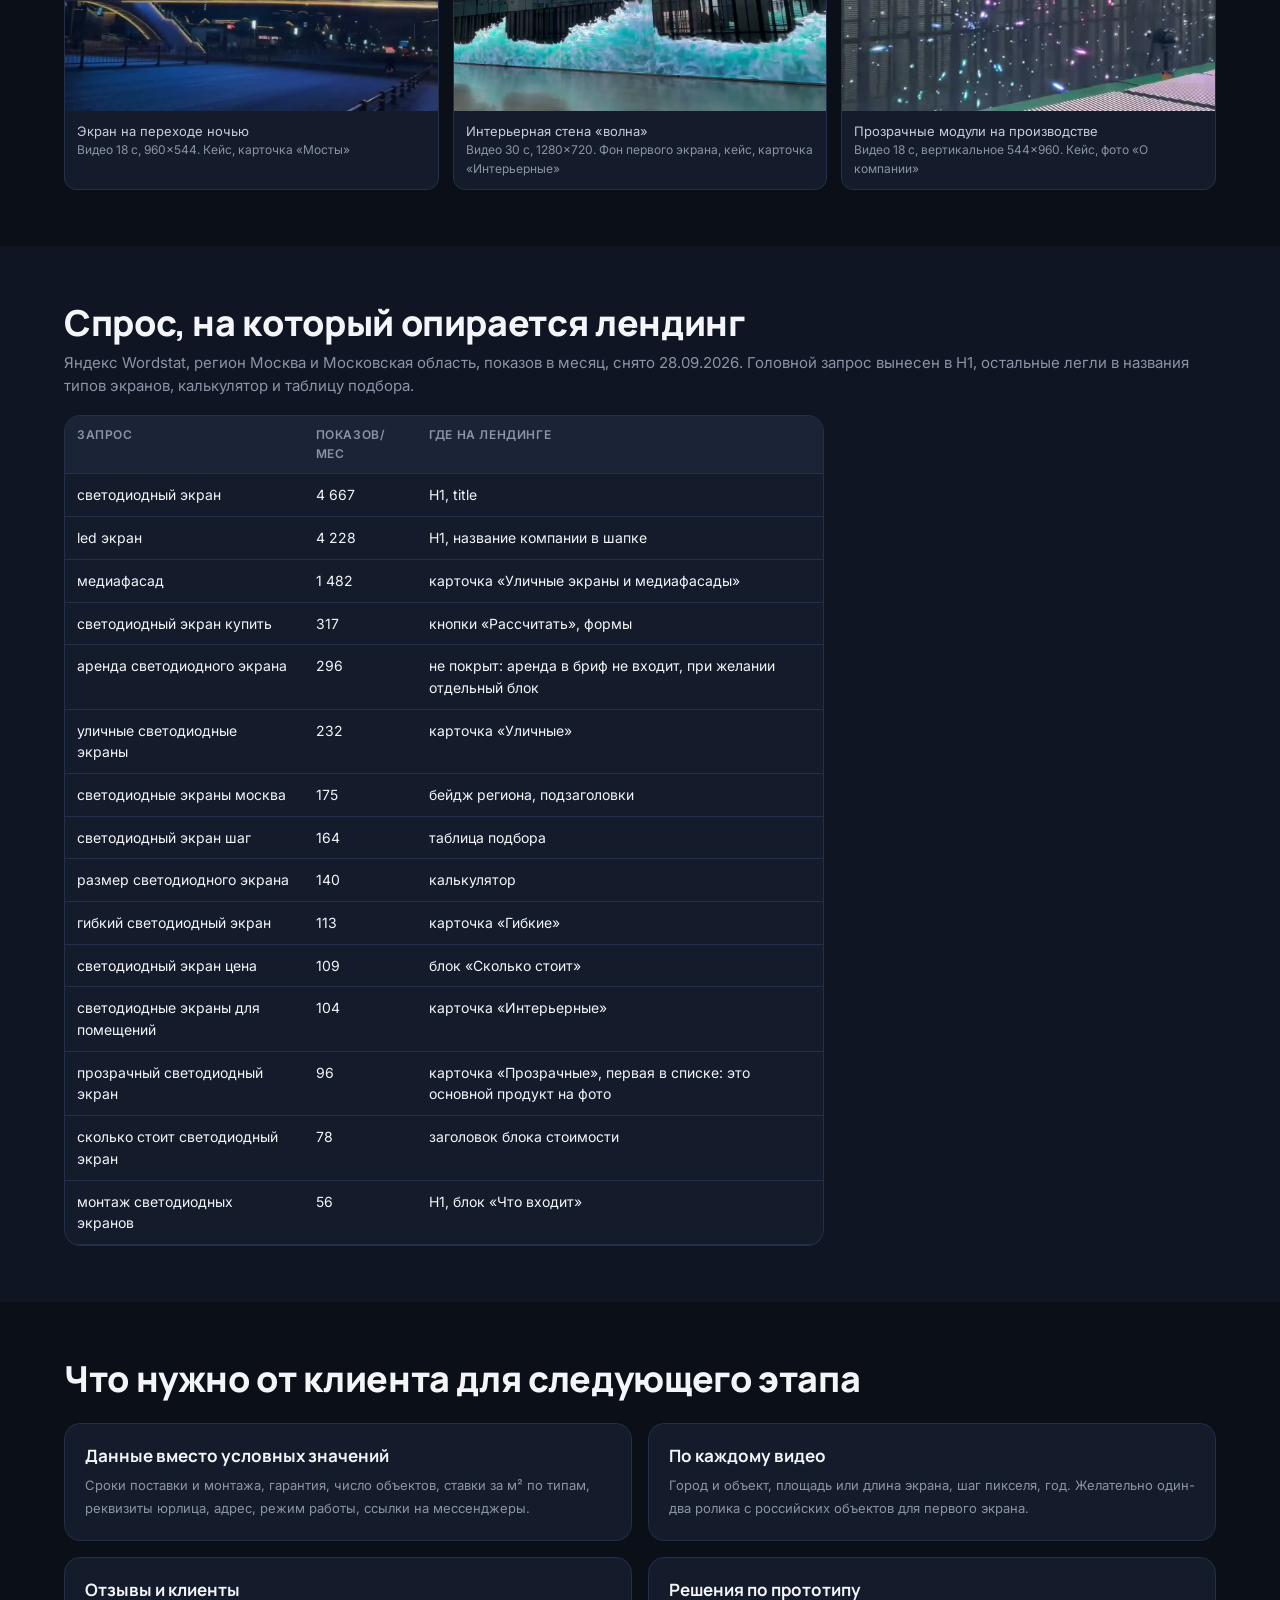
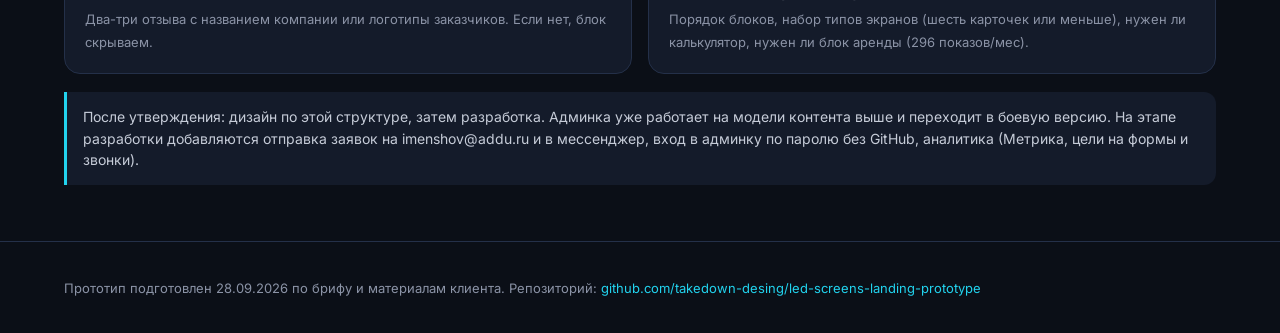
==== commit e1cc5151: "Админка: загрузка свежей версии при конфликте, параллельная загрузка файлов, документация Co-Authore" ====
--- a/index.html
+++ b/index.html
@@ -18,6 +18,7 @@
   <nav>
     <a href="index.html" class="active">Обзор</a>
     <a href="landing.html">Лендинг</a>
+    <a href="admin/">Админка</a>
     <a href="#structure">Структура</a><a href="#cms">Управляемый контент</a><a href="#media">Медиа</a><a href="#demand">Спрос</a><a href="#next">Что дальше</a>
   </nav>
 </div>
@@ -29,7 +30,7 @@
     <p class="lead">Прототип структуры и содержания одностраничного лендинга для компании «Хайнань Хэнпэн Международная Торговля». Цель по брифу: получать заявки на заказ светодиодных экранов. После утверждения прототипа следуют дизайн и разработка с управляемым контентом.</p>
     <div class="ov-links">
       <a class="ov-link" href="landing.html"><b>Открыть лендинг</b><span>Один экран за другим: предложение, типы экранов, объекты на видео, состав услуги, этапы, калькулятор, таблица подбора, о компании, отзывы, вопросы, контакты</span></a>
-      <a class="ov-link" href="#cms"><b>Модель управляемого контента</b><span>Что редактируется в админке: 14 сущностей, поля, где они выводятся. На лендинге кнопка «Управляемые поля» подсвечивает каждое</span></a>
+      <a class="ov-link" href="admin/"><b>Открыть админку</b><span>Редактор всего контента лендинга с живым предпросмотром: тексты, цифры, фото и видео, порядок и показ блоков, меню. Без входа работает как демо, публикация по токену GitHub</span></a>
       <a class="ov-link" href="#structure"><b>Структура блоков</b><span>16 блоков с источником каждого: бриф, рекомендация по спросу и стандарту лендинга, данные клиента</span></a>
     </div>
   </div>
@@ -93,8 +94,14 @@
 
 <section class="section alt" id="cms">
   <div class="container">
-    <h2>Модель управляемого контента</h2>
-    <p class="muted" style="margin-top:8px;max-width:860px">Требование брифа: контент должен быть управляемым. Ниже сущности для админки на этапе разработки. Каждое поле на лендинге помечено атрибутом <code style="color:#22D3EE">data-cms</code>, кнопка «Управляемые поля» в верхней панели лендинга подсвечивает их. Подробно с полями и типами: <a href="CONTENT-MODEL.md" style="color:#22D3EE">CONTENT-MODEL.md</a>.</p>
+    <h2>Управляемый контент и админка</h2>
+    <p class="muted" style="margin-top:8px;max-width:860px">Требование брифа: контент должен быть управляемым. Весь текст, цифры, фото и видео лендинга лежат в одном файле данных <code style="color:#22D3EE">content/landing.json</code>, страница собирается из него. <a href="admin/" style="color:#22D3EE">Админка</a> редактирует этот файл с живым предпросмотром и публикует правки в репозиторий, сайт обновляется сам примерно за минуту.</p>
+    <div class="ov-links" style="grid-template-columns:repeat(3,1fr)">
+      <div class="ov-link"><b>Без входа: демо</b><span>Можно менять всё и смотреть результат в предпросмотре. На сайт правки не попадают, их можно скачать файлом.</span></div>
+      <div class="ov-link"><b>С токеном GitHub: публикация</b><span>Кнопка «Опубликовать» отправляет текст и загруженные файлы одним коммитом. Инструкция по токену в окне входа.</span></div>
+      <div class="ov-link"><b>История и защита</b><span>Любую прошлую версию можно открыть и вернуть. Если кто-то опубликовал правки параллельно, админка не затрёт их.</span></div>
+    </div>
+    <p class="muted" style="margin-top:14px">Ниже сущности контента. Каждое поле на лендинге помечено, кнопка «Управляемые поля» в верхней панели лендинга подсвечивает их. Подробно: <a href="CONTENT-MODEL.md" style="color:#22D3EE">CONTENT-MODEL.md</a>.</p>
     <div class="tbl-wrap" style="margin-top:18px">
       <table class="ov-tbl">
         <thead><tr><th>Сущность</th><th>Тип</th><th>Поля</th><th>Где выводится</th></tr></thead>
@@ -113,7 +120,8 @@
           <tr><td>Призыв</td><td>одиночная</td><td>заголовок, текст, текст кнопки</td><td>блок 12</td></tr>
           <tr><td>Вопрос и ответ</td><td>список</td><td>вопрос, ответ, порядок, открыт по умолчанию</td><td>блок 13</td></tr>
           <tr><td>Заголовки разделов</td><td>по блоку</td><td>надзаголовок, заголовок, подзаголовок для каждого блока</td><td>все блоки</td></tr>
-          <tr><td>Формы и заявки</td><td>настройки + журнал</td><td>подписи полей, список типов экрана в селекте, текст согласия, текст подтверждения, адреса для писем; журнал заявок с вложениями</td><td>формы на первом экране, в контактах, в модальном окне</td></tr>
+          <tr><td>Блоки</td><td>список</td><td>порядок, показывать/скрыть, пункт меню</td><td>вся страница, меню шапки и подвала</td></tr>
+          <tr><td>Формы и заявки</td><td>настройки</td><td>заголовки и кнопки форм, текст подтверждения, последний пункт списка типов; отправка заявок и журнал появятся на этапе разработки</td><td>формы на первом экране, в контактах, в модальном окне</td></tr>
         </tbody>
       </table>
     </div>
@@ -176,7 +184,7 @@
       <div class="ov-link"><b>Отзывы и клиенты</b><span>Два-три отзыва с названием компании или логотипы заказчиков. Если нет, блок скрываем.</span></div>
       <div class="ov-link"><b>Решения по прототипу</b><span>Порядок блоков, набор типов экранов (шесть карточек или меньше), нужен ли калькулятор, нужен ли блок аренды (296 показов/мес).</span></div>
     </div>
-    <div class="ov-note" style="margin-top:18px">После утверждения: дизайн по этой структуре, затем разработка с админкой по модели контента выше, формы с отправкой заявок на imenshov@addu.ru и в мессенджер, аналитика (Метрика, цели на формы и звонки).</div>
+    <div class="ov-note" style="margin-top:18px">После утверждения: дизайн по этой структуре, затем разработка. Админка уже работает на модели контента выше и переходит в боевую версию. На этапе разработки добавляются отправка заявок на imenshov@addu.ru и в мессенджер, вход в админку по паролю без GitHub, аналитика (Метрика, цели на формы и звонки).</div>
   </div>
 </section>
 
--- a/assets/styles.css
+++ b/assets/styles.css
@@ -373,3 +373,13 @@
 .chip-list span{background:var(--surface-2);border:1px solid var(--line);border-radius:99px;padding:5px 11px;font-size:13px}
 @media (max-width:900px){.ov-links,.media-grid{grid-template-columns:1fr 1fr}}
 @media (max-width:600px){.ov-links,.media-grid{grid-template-columns:1fr}}
+
+/* ---------- Сборка из JSON и предпросмотр в админке ---------- */
+.part{display:contents}
+#app:empty{min-height:100vh}
+#app:empty::before{content:"Загрузка…";display:block;padding:120px 24px;text-align:center;color:var(--muted)}
+html.is-preview body{padding-top:0}
+html.is-preview .proto-bar{display:none}
+html.is-preview .header{top:0}
+html.is-preview .hero.blk::before{top:10px}
+.case .media .dur:empty{display:none}
